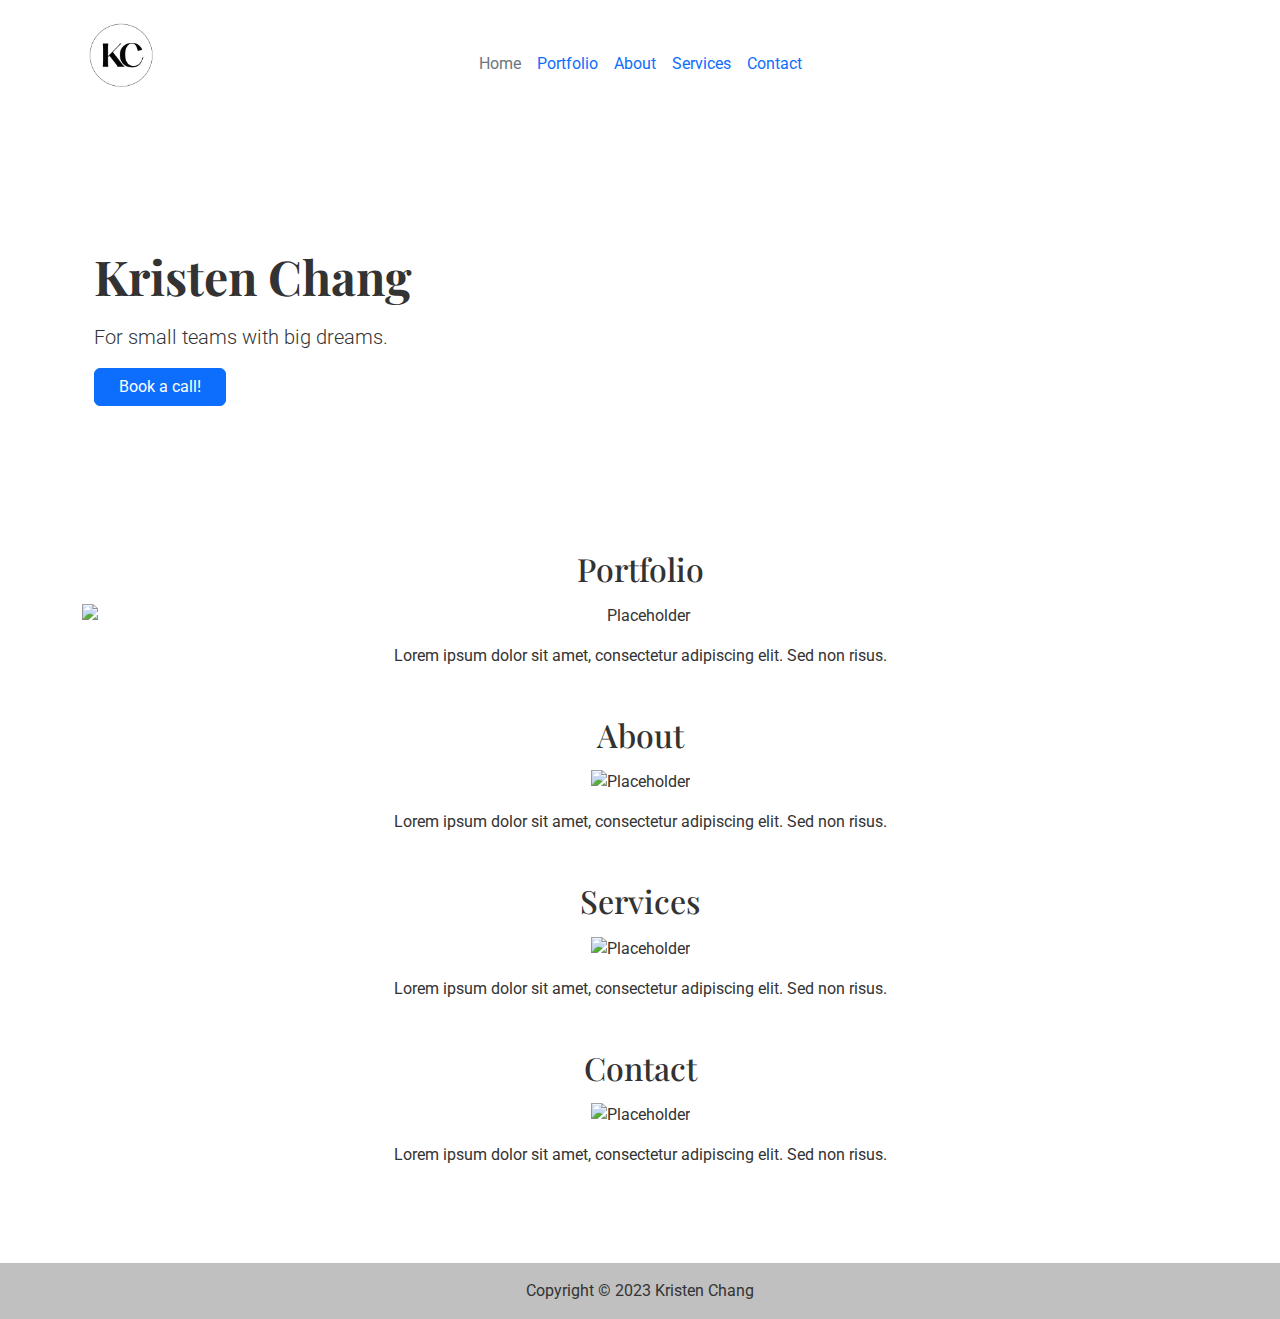
==== index.html @ 346dd0ef "add basic site" ====
<!DOCTYPE html>
<html lang="en">
<head>
    <meta charset="UTF-8">
    <meta name="viewport" content="width=device-width, initial-scale=1.0">
    <title>Kristen Chang</title>

    <!-- Bootstrap CSS -->
    <link href="https://stackpath.bootstrapcdn.com/bootstrap/5.0.0-alpha1/css/bootstrap.min.css" rel="stylesheet">

    <!-- Google Fonts -->
    <link rel="stylesheet" href="https://fonts.googleapis.com/css?family=Playfair+Display:400,700|Roboto:400,700&display=swap">

    <!-- Custom CSS -->
    <link rel="stylesheet" href="static/styles.css">
</head>
<body>
    <!-- <nav class="navbar navbar-expand-lg navbar-light bg-light">
        <div class="container d-flex justify-content-between">
            <a class="navbar-brand">
                <img src="static/img/kc-logo-clear.png" alt="Kristen Chang Logo" width="80" class="mb-3">
            </a>
            <button class="navbar-toggler" type="button" data-toggle="collapse" data-target="#navbarNav" aria-controls="navbarNav" aria-expanded="false" aria-label="Toggle navigation">
                <span class="navbar-toggler-icon"></span>
            </button>
            <div class="collapse navbar-collapse justify-content-center flex-grow-0" id="navbarNav">
                <ul class="navbar-nav">
                    <li class="nav-item">
                        <a class="nav-link" href="#portfolio">Portfolio</a>
                    </li>
                    <li class="nav-item">
                        <a class="nav-link" href="#about">About</a>
                    </li>
                    <li class="nav-item">
                        <a class="nav-link" href="#services">Services</a>
                    </li>
                    <li class="nav-item">
                        <a class="nav-link" href="#contact">Contact</a>
                    </li>
                </ul>
            </div>
        </div>
    </nav> -->

    <div class="container">
        <header class="d-flex flex-wrap align-items-center justify-content-center justify-content-md-between py-3 mb-4">
          <div class="col-md-3 mb-2 mb-md-0">
            <a href="/" class="d-inline-flex link-body-emphasis text-decoration-none">
              <img src="static/img/kc-logo-clear.png" alt="Kristen Chang Logo" width="80" class="mb-3">
            </a>
          </div>
    
          <ul class="nav col-12 col-md-auto mb-2 justify-content-center mb-md-0">
            <li><a href="#" class="nav-link px-2 link-secondary">Home</a></li>
            <li><a href="#portfolio" class="nav-link px-2">Portfolio</a></li>
            <li><a href="#about" class="nav-link px-2">About</a></li>
            <li><a href="#services" class="nav-link px-2">Services</a></li>
            <li><a href="#contact" class="nav-link px-2">Contact</a></li>
          </ul>
    
          <div class="col-md-3 text-end">
            </div>
        </header>
      </div>

       
  
    <div class="container col-xxl-8 px-4 py-5">
        <div class="row flex-lg-row-reverse align-items-center g-5 py-5">
            <div class="col-10 col-sm-8 col-lg-6">
                <img src="https://images.unsplash.com/photo-1530435460869-d13625c69bbf?crop=entropy&amp;cs=tinysrgb&amp;fit=crop&amp;fm=jpg&amp;ixid=MnwzNzg0fDB8MXxzZWFyY2h8MTB8fHdlYnNpdGV8ZW58MHwwfHx8MTYyMTQ0NjkyNg&amp;ixlib=rb-1.2.1&amp;q=80&amp;w=1080&amp;h=768" class="d-block mx-lg-auto img-fluid" alt="" loading="lazy">
            </div>
            <div class="col-lg-6">
                <div class="lc-block mb-3">
                    <div editable="rich">
                        <h2 class="fw-bold display-5">Kristen Chang</h2>
                    </div>
                </div>
    
                <div class="lc-block mb-3">
                    <div editable="rich">
                        <p class="lead">For small teams with big dreams.
                        </p>
                    </div>
                </div>
    
                <div class="lc-block d-grid gap-2 d-md-flex justify-content-md-start"><a class="btn btn-primary px-4 me-md-2" href="#" role="button">Book a call!</a>
                </div>
    
            </div>
        </div>
    </div> 

    <main class="container py-5">
        <section id="portfolio" class="mb-5 text-center">
            <h2 class="mb-3">Portfolio</h2>
            <img src="placeholder.jpg" alt="Placeholder" class="img-fluid mb-3 d-block mx-auto">
            <p>Lorem ipsum dolor sit amet, consectetur adipiscing elit. Sed non risus.</p>
        </section>

        <section id="about" class="mb-5 text-center">
            <h2 class="mb-3">About</h2>
            <img src="placeholder.jpg" alt="Placeholder" class="img-fluid mb-3">
            <p>Lorem ipsum dolor sit amet, consectetur adipiscing elit. Sed non risus.</p>
        </section>
        
        <section id="services" class="mb-5 text-center">
            <h2 class="mb-3">Services</h2>
            <img src="placeholder.jpg" alt="Placeholder" class="img-fluid mb-3">
            <p>Lorem ipsum dolor sit amet, consectetur adipiscing elit. Sed non risus.</p>
        </section>
        
        <section id="contact" class="mb-5 text-center">
            <h2 class="mb-3">Contact</h2>
            <img src="placeholder.jpg" alt="Placeholder" class="img-fluid mb-3">
            <p>Lorem ipsum dolor sit amet, consectetur adipiscing elit. Sed non risus.</p>
        </section>
        
        <!-- Repeat the above structure for other sections -->

    </main>

    <footer class="footer mt-auto py-3 text-center">
        <div class="container">
            <span>Copyright &copy; 2023 Kristen Chang</span>
        </div>
    </footer>

    <!-- Bootstrap JS -->
    <script src="https://stackpath.bootstrapcdn.com/bootstrap/5.0.0-alpha1/js/bootstrap.bundle.min.js"></script>
</body>
</html>
---- static/styles.css ----
body {
    font-family: 'Roboto', sans-serif;
    color: #333;
}

h1, h2, h3, h4, h5, h6 {
    font-family: 'Playfair Display', serif;
}

.bg-primary {
    background-color: #4169E1 !important;
}

.navbar-light .navbar-nav .nav-link {
    color: #4169E1;
}

.navbar-light .navbar-nav .nav-link:hover {
    color: #FFD700;
}

.footer {
    background-color: #C0C0C0;
}

/* Additional custom styling as per design requirements */
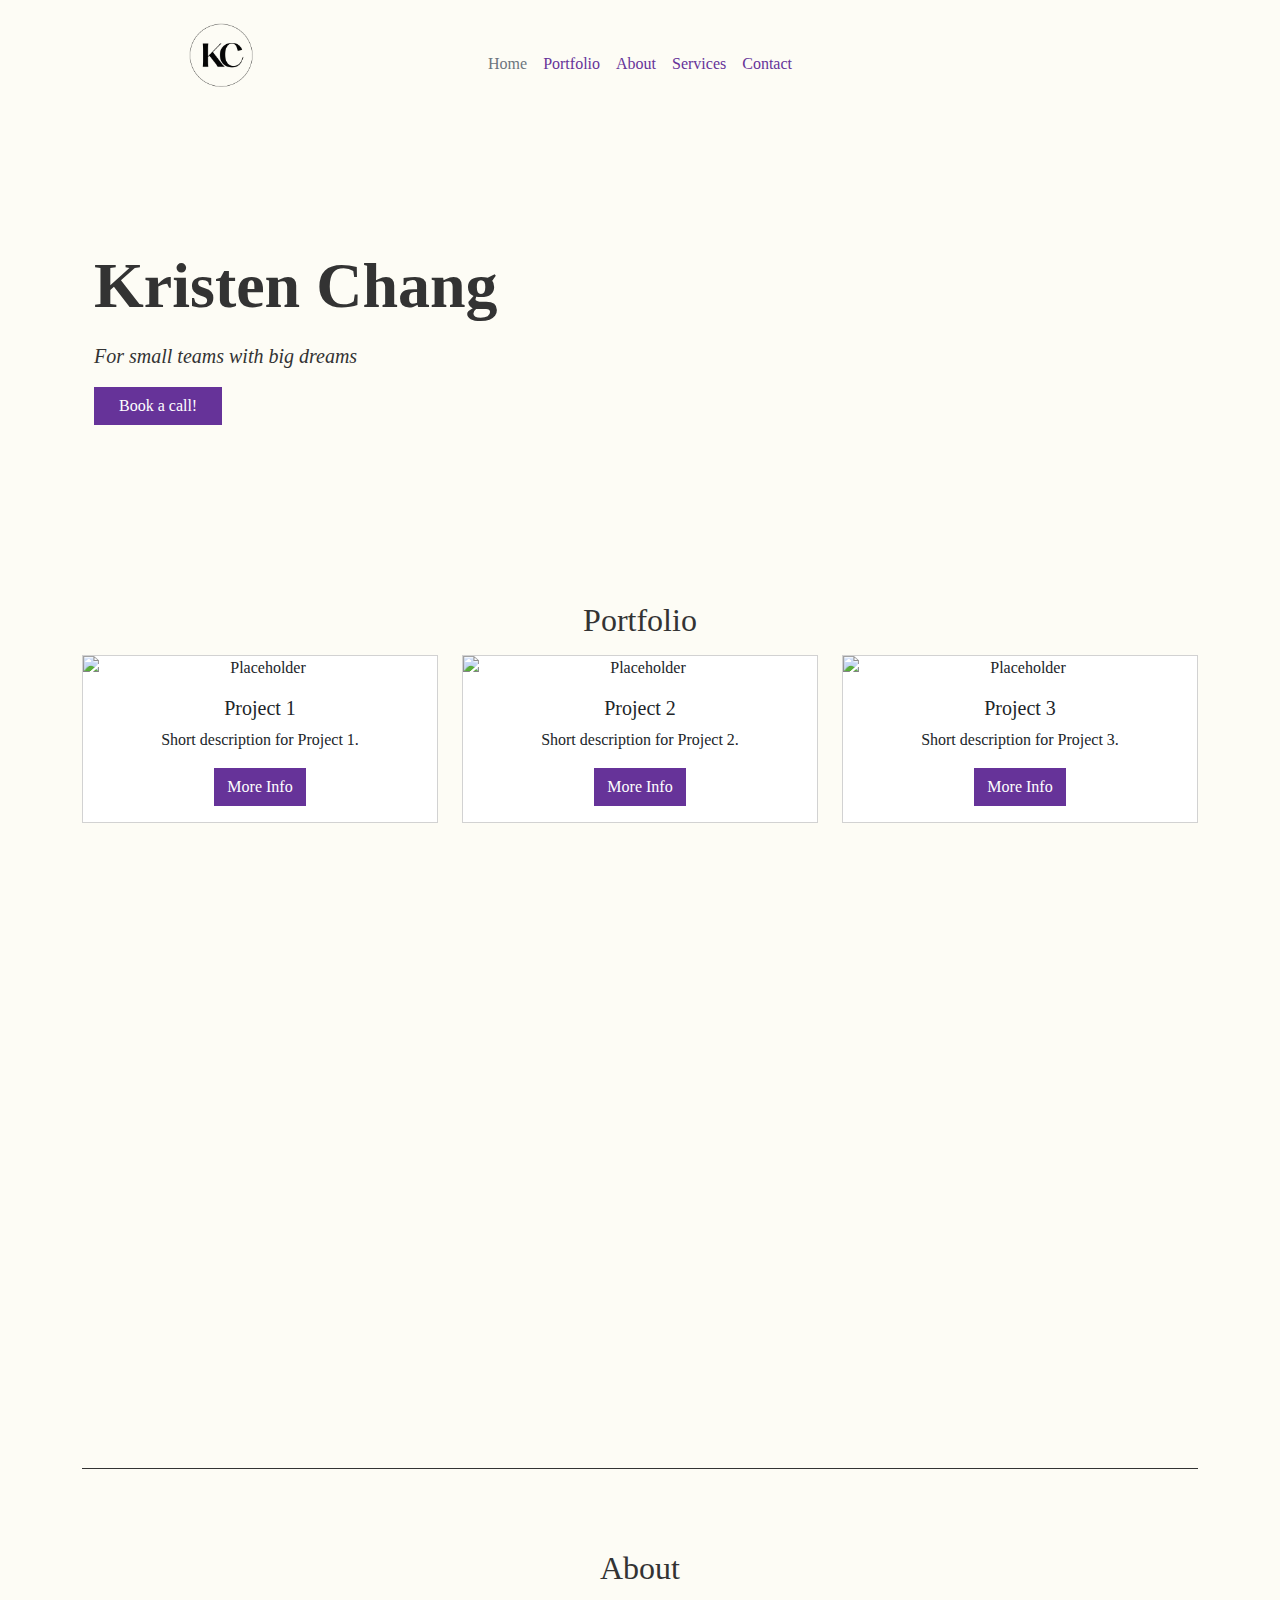
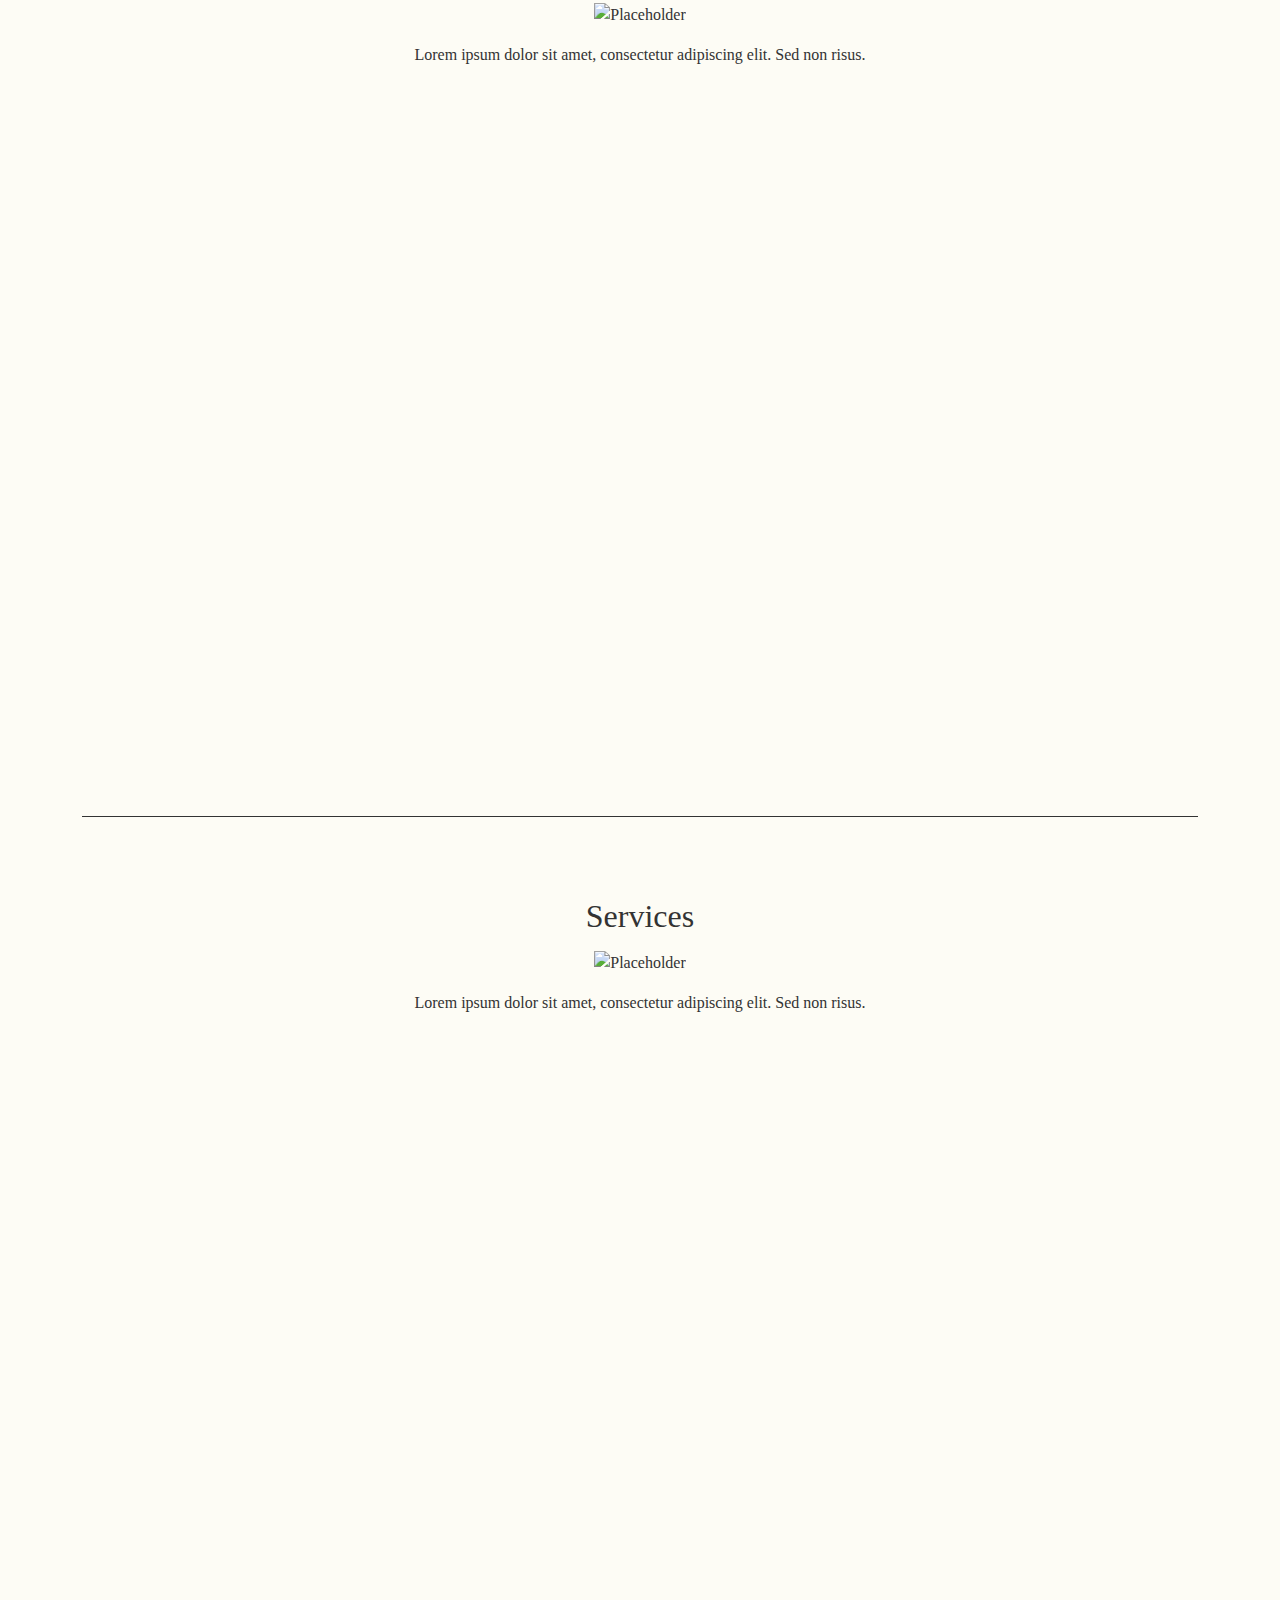
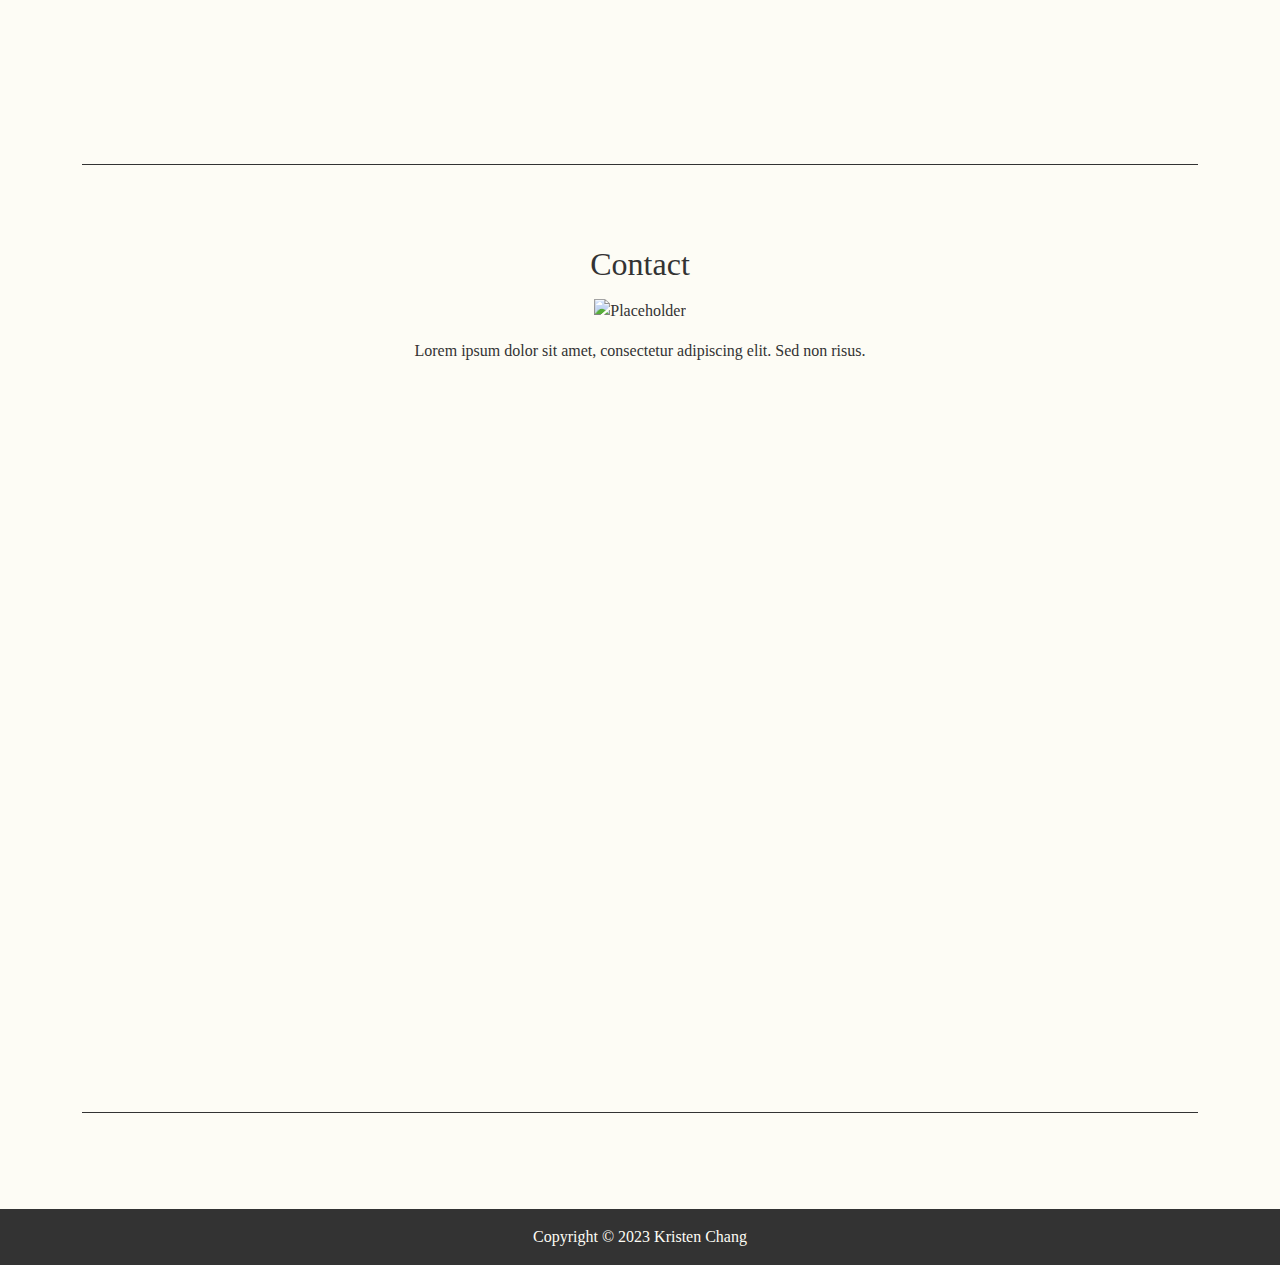
==== commit 814b46e1: "modify style" ====
--- a/index.html
+++ b/index.html
@@ -1,5 +1,6 @@
 <!DOCTYPE html>
 <html lang="en">
+
 <head>
     <meta charset="UTF-8">
     <meta name="viewport" content="width=device-width, initial-scale=1.0">
@@ -9,93 +10,168 @@
     <link href="https://stackpath.bootstrapcdn.com/bootstrap/5.0.0-alpha1/css/bootstrap.min.css" rel="stylesheet">
 
     <!-- Google Fonts -->
-    <link rel="stylesheet" href="https://fonts.googleapis.com/css?family=Playfair+Display:400,700|Roboto:400,700&display=swap">
+    <link rel="stylesheet"
+        href="https://fonts.googleapis.com/css?family=Playfair+Display:400,700|Roboto:400,700&display=swap">
 
     <!-- Custom CSS -->
     <link rel="stylesheet" href="static/styles.css">
+
+    <!-- Fontawesome -->
+    <link rel="stylesheet" href="https://cdnjs.cloudflare.com/ajax/libs/font-awesome/5.15.3/css/all.min.css">
 </head>
+
 <body>
-    <!-- <nav class="navbar navbar-expand-lg navbar-light bg-light">
-        <div class="container d-flex justify-content-between">
-            <a class="navbar-brand">
-                <img src="static/img/kc-logo-clear.png" alt="Kristen Chang Logo" width="80" class="mb-3">
-            </a>
-            <button class="navbar-toggler" type="button" data-toggle="collapse" data-target="#navbarNav" aria-controls="navbarNav" aria-expanded="false" aria-label="Toggle navigation">
-                <span class="navbar-toggler-icon"></span>
-            </button>
-            <div class="collapse navbar-collapse justify-content-center flex-grow-0" id="navbarNav">
-                <ul class="navbar-nav">
-                    <li class="nav-item">
-                        <a class="nav-link" href="#portfolio">Portfolio</a>
-                    </li>
-                    <li class="nav-item">
-                        <a class="nav-link" href="#about">About</a>
-                    </li>
-                    <li class="nav-item">
-                        <a class="nav-link" href="#services">Services</a>
-                    </li>
-                    <li class="nav-item">
-                        <a class="nav-link" href="#contact">Contact</a>
-                    </li>
-                </ul>
-            </div>
-        </div>
-    </nav> -->
-
     <div class="container">
         <header class="d-flex flex-wrap align-items-center justify-content-center justify-content-md-between py-3 mb-4">
-          <div class="col-md-3 mb-2 mb-md-0">
-            <a href="/" class="d-inline-flex link-body-emphasis text-decoration-none">
-              <img src="static/img/kc-logo-clear.png" alt="Kristen Chang Logo" width="80" class="mb-3">
-            </a>
-          </div>
-    
-          <ul class="nav col-12 col-md-auto mb-2 justify-content-center mb-md-0">
-            <li><a href="#" class="nav-link px-2 link-secondary">Home</a></li>
-            <li><a href="#portfolio" class="nav-link px-2">Portfolio</a></li>
-            <li><a href="#about" class="nav-link px-2">About</a></li>
-            <li><a href="#services" class="nav-link px-2">Services</a></li>
-            <li><a href="#contact" class="nav-link px-2">Contact</a></li>
-          </ul>
-    
-          <div class="col-md-3 text-end">
+            <div class="col-md-3 mb-2 mb-md-0">
+                <a href="/" class="d-inline-flex link-body-emphasis text-decoration-none">
+                    <img src="static/img/kc-logo-clear.png" alt="Kristen Chang Logo" width="80" class="mb-3">
+                </a>
+            </div>
+
+            <ul class="nav col-12 col-md-auto mb-2 justify-content-center mb-md-0" id="navigation">
+                <li><a href="#" class="nav-link px-2 link-secondary">Home</a></li>
+                <li><a href="#portfolio" class="nav-link px-2">Portfolio</a></li>
+                <li><a href="#about" class="nav-link px-2">About</a></li>
+                <li><a href="#services" class="nav-link px-2">Services</a></li>
+                <li><a href="#contact" class="nav-link px-2">Contact</a></li>
+            </ul>
+
+            <div class="col-md-3 text-end">
             </div>
         </header>
-      </div>
-
-       
-  
+    </div>
+
     <div class="container col-xxl-8 px-4 py-5">
         <div class="row flex-lg-row-reverse align-items-center g-5 py-5">
             <div class="col-10 col-sm-8 col-lg-6">
-                <img src="https://images.unsplash.com/photo-1530435460869-d13625c69bbf?crop=entropy&amp;cs=tinysrgb&amp;fit=crop&amp;fm=jpg&amp;ixid=MnwzNzg0fDB8MXxzZWFyY2h8MTB8fHdlYnNpdGV8ZW58MHwwfHx8MTYyMTQ0NjkyNg&amp;ixlib=rb-1.2.1&amp;q=80&amp;w=1080&amp;h=768" class="d-block mx-lg-auto img-fluid" alt="" loading="lazy">
+                <img src="https://images.unsplash.com/photo-1530435460869-d13625c69bbf?crop=entropy&amp;cs=tinysrgb&amp;fit=crop&amp;fm=jpg&amp;ixid=MnwzNzg0fDB8MXxzZWFyY2h8MTB8fHdlYnNpdGV8ZW58MHwwfHx8MTYyMTQ0NjkyNg&amp;ixlib=rb-1.2.1&amp;q=80&amp;w=1080&amp;h=768"
+                    class="d-block mx-lg-auto img-fluid" alt="" loading="lazy">
             </div>
             <div class="col-lg-6">
                 <div class="lc-block mb-3">
                     <div editable="rich">
-                        <h2 class="fw-bold display-5">Kristen Chang</h2>
-                    </div>
-                </div>
-    
+                        <h2 class="fw-bold display-3">Kristen Chang</h2>
+                    </div>
+                </div>
+
                 <div class="lc-block mb-3">
                     <div editable="rich">
-                        <p class="lead">For small teams with big dreams.
-                        </p>
-                    </div>
-                </div>
-    
-                <div class="lc-block d-grid gap-2 d-md-flex justify-content-md-start"><a class="btn btn-primary px-4 me-md-2" href="#" role="button">Book a call!</a>
-                </div>
-    
+                        <i>
+                            <p class="lead">For small teams with big dreams
+                            </p>
+                        </i>
+                    </div>
+                </div>
+
+                <div class="lc-block d-grid gap-2 d-md-flex justify-content-md-start"><a
+                        class="btn btn-primary px-4 me-md-2" href="#" role="button">Book a call!</a>
+                </div>
+
             </div>
         </div>
-    </div> 
+    </div>
 
     <main class="container py-5">
         <section id="portfolio" class="mb-5 text-center">
             <h2 class="mb-3">Portfolio</h2>
-            <img src="placeholder.jpg" alt="Placeholder" class="img-fluid mb-3 d-block mx-auto">
-            <p>Lorem ipsum dolor sit amet, consectetur adipiscing elit. Sed non risus.</p>
+            <div class="row">
+                <!-- Card 1 -->
+                <div class="col-lg-4 mb-4">
+                    <div class="card">
+                        <img src="placeholder.jpg" alt="Placeholder" class="card-img-top">
+                        <div class="card-body">
+                            <h5 class="card-title">Project 1</h5>
+                            <p class="card-text">Short description for Project 1.</p>
+                            <button type="button" class="btn btn-primary" data-toggle="modal" data-target="#modal1">More
+                                Info</button>
+                        </div>
+                    </div>
+                </div>
+
+                <!-- Modal 1 -->
+                <div class="modal fade" id="modal1" tabindex="-1" aria-labelledby="modal1Label" aria-hidden="true">
+                    <div class="modal-dialog modal-dialog-centered">
+                        <div class="modal-content">
+                            <div class="modal-header">
+                                <h5 class="modal-title" id="modal1Label">Project 1</h5>
+                                <button type="button" class="close" data-dismiss="modal" aria-label="Close">
+                                    <span aria-hidden="true">&times;</span>
+                                </button>
+                            </div>
+                            <div class="modal-body">
+                                <img src="placeholder.jpg" alt="Placeholder" class="img-fluid mb-3">
+                                Detailed information about Project 1.
+                            </div>
+                        </div>
+                    </div>
+                </div>
+
+
+                <!-- Card 2 -->
+                <div class="col-lg-4 mb-4">
+                    <div class="card">
+                        <img src="placeholder.jpg" alt="Placeholder" class="card-img-top">
+                        <div class="card-body">
+                            <h5 class="card-title">Project 2</h5>
+                            <p class="card-text">Short description for Project 2.</p>
+                            <button type="button" class="btn btn-primary" data-toggle="modal" data-target="#modal2">More
+                                Info</button>
+                        </div>
+                    </div>
+                </div>
+
+                <!-- Modal 2 -->
+                <div class="modal fade" id="modal2" tabindex="-1" aria-labelledby="modal2Label" aria-hidden="true">
+                    <div class="modal-dialog modal-dialog-centered">
+                        <div class="modal-content">
+                            <div class="modal-header">
+                                <h5 class="modal-title" id="modal1Label">Project 2</h5>
+                                <button type="button" class="close" data-dismiss="modal" aria-label="Close">
+                                    <span aria-hidden="true">&times;</span>
+                                </button>
+                            </div>
+                            <div class="modal-body">
+                                <img src="placeholder.jpg" alt="Placeholder" class="img-fluid mb-3">
+                                Detailed information about Project 2.
+                            </div>
+                        </div>
+                    </div>
+                </div>
+
+                <!-- Card 3 -->
+                <div class="col-lg-4 mb-4">
+                    <div class="card">
+                        <img src="placeholder.jpg" alt="Placeholder" class="card-img-top">
+                        <div class="card-body">
+                            <h5 class="card-title">Project 3</h5>
+                            <p class="card-text">Short description for Project 3.</p>
+                            <button type="button" class="btn btn-primary" data-toggle="modal" data-target="#modal3">More
+                                Info</button>
+                        </div>
+                    </div>
+                </div>
+
+                <!-- Modal 3 -->
+                <div class="modal fade" id="modal3" tabindex="-1" aria-labelledby="modal3Label" aria-hidden="true">
+                    <div class="modal-dialog modal-dialog-centered">
+                        <div class="modal-content">
+                            <div class="modal-header">
+                                <h5 class="modal-title" id="modal3Label">Project 3</h5>
+                                <button type="button" class="close" data-dismiss="modal" aria-label="Close">
+                                    <span aria-hidden="true">&times;</span>
+                                </button>
+                            </div>
+                            <div class="modal-body">
+                                <img src="placeholder.jpg" alt="Placeholder" class="img-fluid mb-3">
+                                Detailed information about Project 3.
+                            </div>
+                        </div>
+                    </div>
+                </div>
+
+            </div>
+
         </section>
 
         <section id="about" class="mb-5 text-center">
@@ -103,19 +179,19 @@
             <img src="placeholder.jpg" alt="Placeholder" class="img-fluid mb-3">
             <p>Lorem ipsum dolor sit amet, consectetur adipiscing elit. Sed non risus.</p>
         </section>
-        
+
         <section id="services" class="mb-5 text-center">
             <h2 class="mb-3">Services</h2>
             <img src="placeholder.jpg" alt="Placeholder" class="img-fluid mb-3">
             <p>Lorem ipsum dolor sit amet, consectetur adipiscing elit. Sed non risus.</p>
         </section>
-        
+
         <section id="contact" class="mb-5 text-center">
             <h2 class="mb-3">Contact</h2>
             <img src="placeholder.jpg" alt="Placeholder" class="img-fluid mb-3">
             <p>Lorem ipsum dolor sit amet, consectetur adipiscing elit. Sed non risus.</p>
         </section>
-        
+
         <!-- Repeat the above structure for other sections -->
 
     </main>
@@ -126,7 +202,47 @@
         </div>
     </footer>
 
+    <a href="#" class="back-to-top">
+        <i class="fas fa-arrow-up"></i>
+    </a>
+      
+
     <!-- Bootstrap JS -->
     <script src="https://stackpath.bootstrapcdn.com/bootstrap/5.0.0-alpha1/js/bootstrap.bundle.min.js"></script>
+
+    <script src="https://ajax.googleapis.com/ajax/libs/jquery/3.5.1/jquery.min.js"></script>
+    <script>
+    $(document).ready(function(){
+        $('#navigation a').on('click', function(event) {
+            if (this.hash !== "") {
+                event.preventDefault();
+
+                var hash = this.hash;
+
+                $('html, body').animate({
+                    scrollTop: $(hash).offset().top
+                }, 50, function(){
+                    window.location.hash = hash;
+                });
+            }
+        });
+    });
+
+    $('.back-to-top').on('click', function(e) {
+        e.preventDefault();
+        $('html, body').animate({scrollTop:0}, '300');
+    });
+
+    $(window).scroll(function() {
+        if ($(this).scrollTop() > 200) {
+            $('.back-to-top').fadeIn();
+        } else {
+            $('.back-to-top').fadeOut();
+        }
+    });
+    </script>
+
+
 </body>
-</html>
+
+</html>--- a/static/styles.css
+++ b/static/styles.css
@@ -1,26 +1,122 @@
+/* Body & global styles */
 body {
-    font-family: 'Roboto', sans-serif;
+    font-family: 'Georgia', serif;
+    color: #333;
+    background-color: #fdfcf5;
+
+    scroll-snap-type: y proximity;
+    overflow-y: scroll;
+}
+
+/* Navigation */
+.navbar {
+    background-color: #333;
+    box-shadow: none;
+}
+
+.nav-link {
+    color: #663399;
+    border-radius: 0; /* Remove rounded corners */
+}
+
+.nav-link:hover {
+    color: #4b287f;
+}
+
+/* Header */
+header {
+    text-align: center;
+    padding: 5em 0;
+    background-color: #fdfcf5;
     color: #333;
 }
 
-h1, h2, h3, h4, h5, h6 {
-    font-family: 'Playfair Display', serif;
+/* Sections */
+section {
+    padding: 2rem 0;
+    border-bottom: 1px solid #333;
+
+    min-height: 100vh;
+    scroll-snap-align: start;
 }
 
-.bg-primary {
-    background-color: #4169E1 !important;
+section h2 {
+    color: #333;
 }
 
-.navbar-light .navbar-nav .nav-link {
-    color: #4169E1;
+/* Cards */
+.card {
+    border-radius: 0; /* Remove rounded corners */
 }
 
-.navbar-light .navbar-nav .nav-link:hover {
-    color: #FFD700;
+.card img {
+    border-radius: 0; /* Remove rounded corners */
 }
 
-.footer {
-    background-color: #C0C0C0;
+/* Button */
+.btn-primary {
+    background-color: #663399;
+    border-color: #663399;
+    border-radius: 0; /* Remove rounded corners */
 }
 
-/* Additional custom styling as per design requirements */
+.btn-primary:hover {
+    background-color: #4b287f;
+    border-color: #4b287f;
+}
+
+.btn-primary:focus, .btn-primary:active {
+    background-color: #512888;
+    border-color: #512888;
+    box-shadow: 0 0 0 0.25rem rgba(81, 40, 136, 0.5);
+}
+
+
+/* Footer */
+.footer {
+    background-color: #333;
+    color: #fdfcf5;
+}
+
+/* Modals */
+.modal-content {
+    background-color: #fdfcf5;
+    color: #333;
+    border-radius: 0; /* Remove rounded corners */
+}
+
+.modal-header {
+    border-bottom: 1px solid #333;
+}
+
+.modal-footer {
+    border-top: 1px solid #333;
+}
+
+.modal-footer .btn {
+    border-radius: 0; /* Remove rounded corners */
+}
+
+.btn-close {
+    color: #333;
+}
+
+.btn-close:hover {
+    color: #663399;
+}
+
+/* Show the back-to-top link when scrolled down 200px from the top of the page */
+.back-to-top {
+    position: fixed;
+    bottom: 20px;
+    right: 20px;
+    display: none;
+    border: none;
+    outline: none;
+    background-color: #523A5C;
+    color: white;
+    cursor: pointer;
+    padding: 15px;
+    border-radius: 0px;
+    font-size: 24px; /* Size of the arrow */
+}
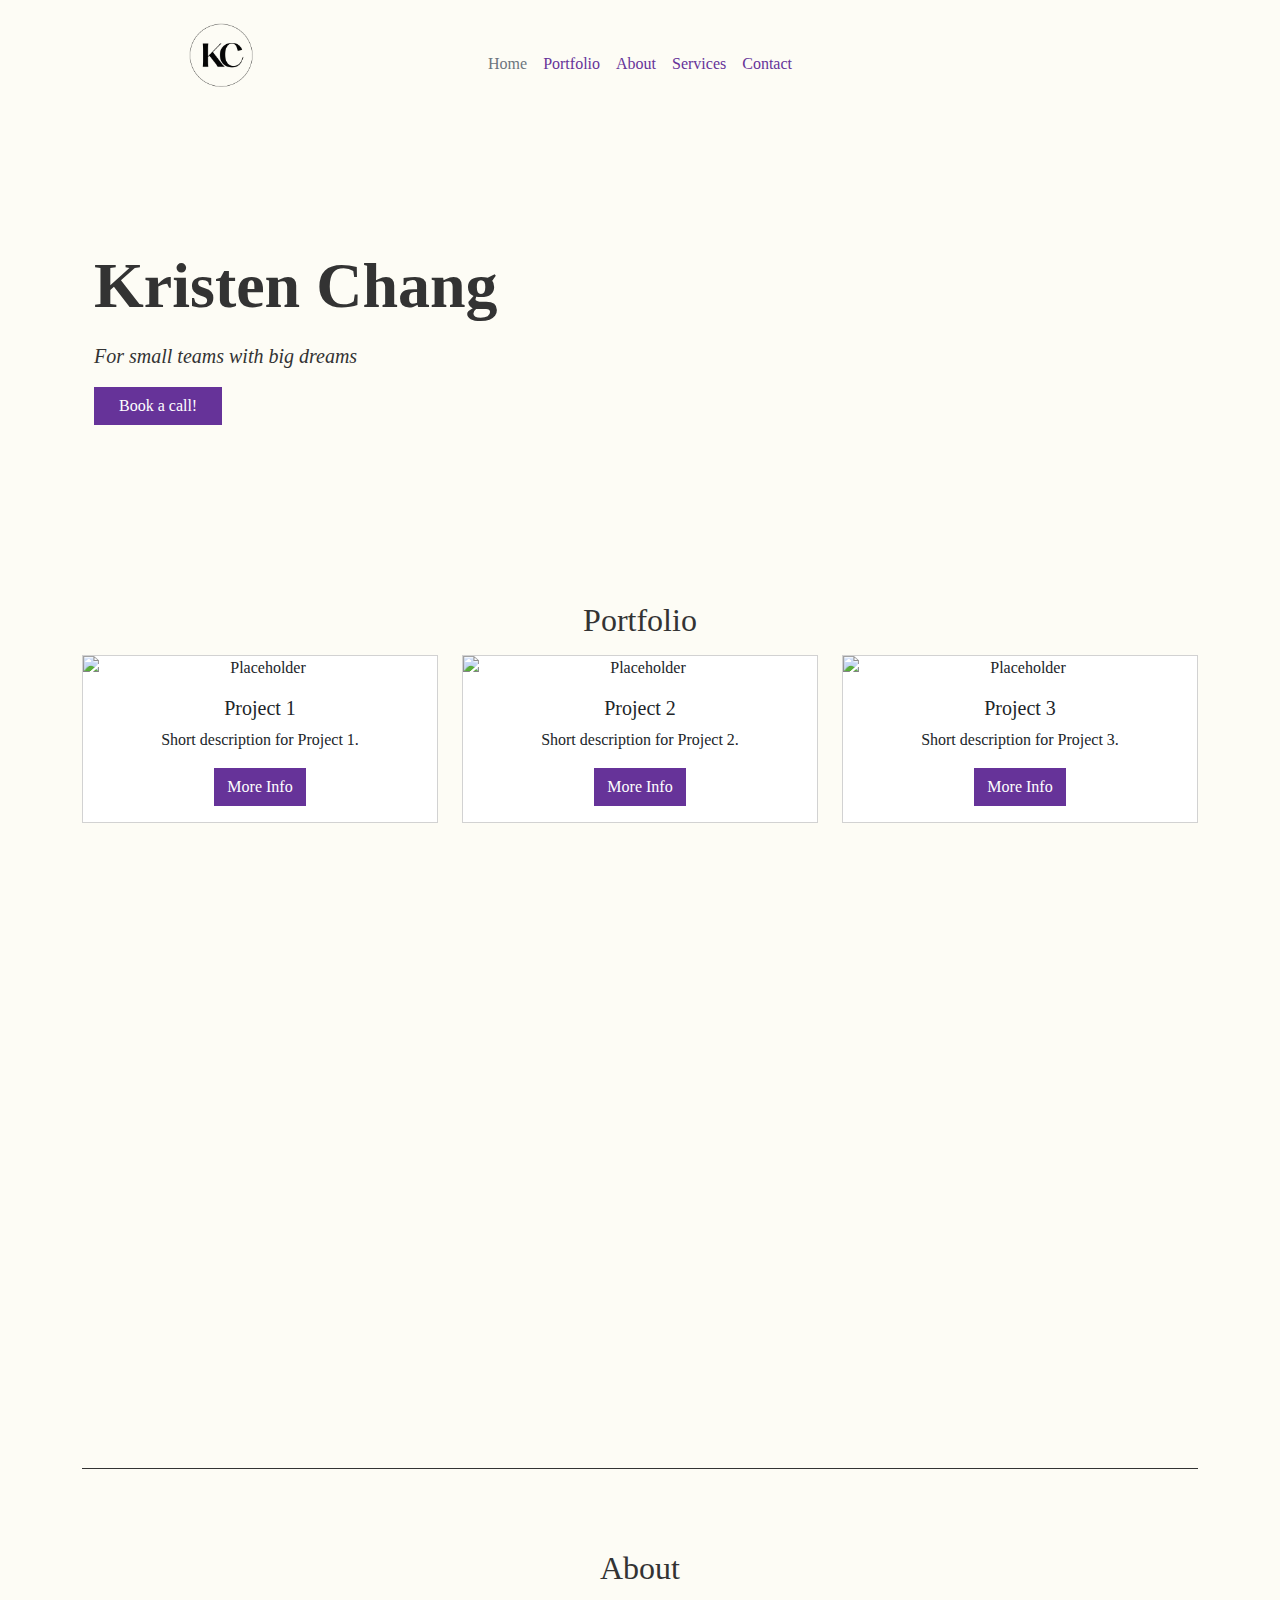
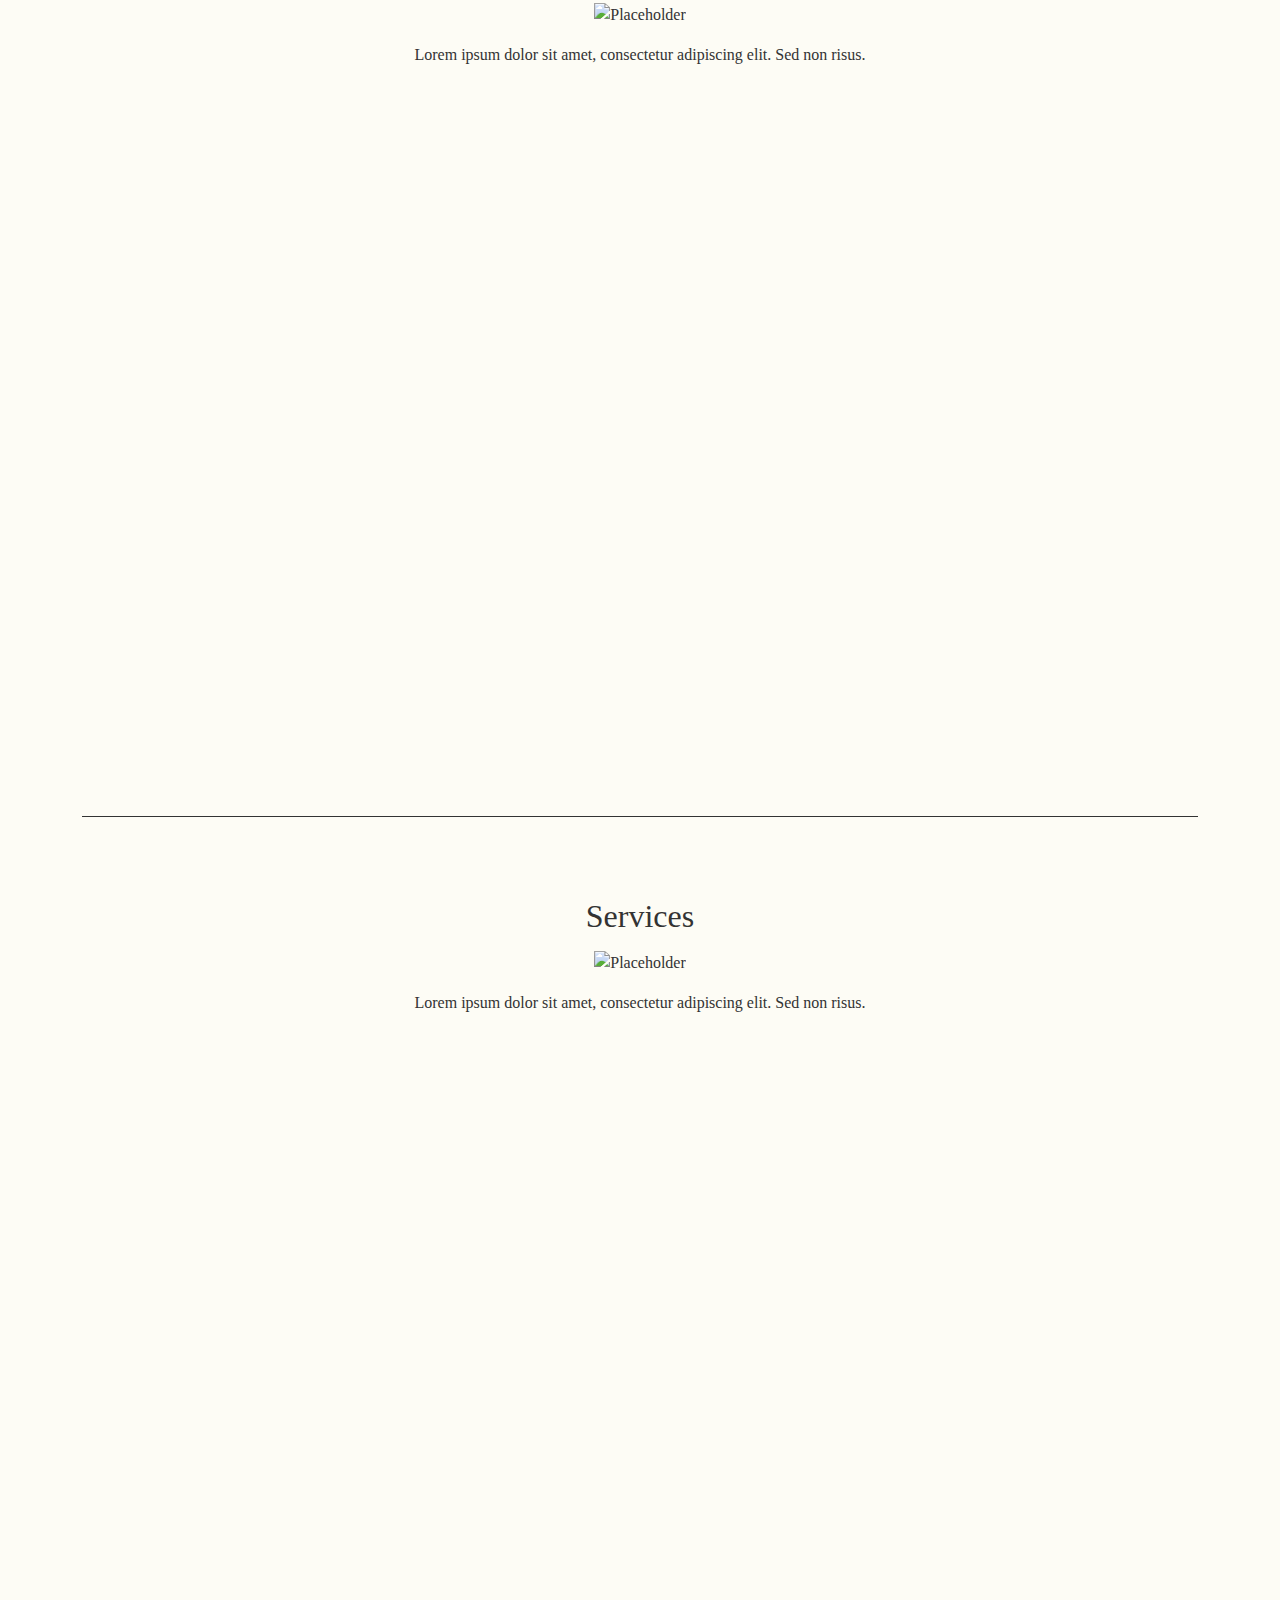
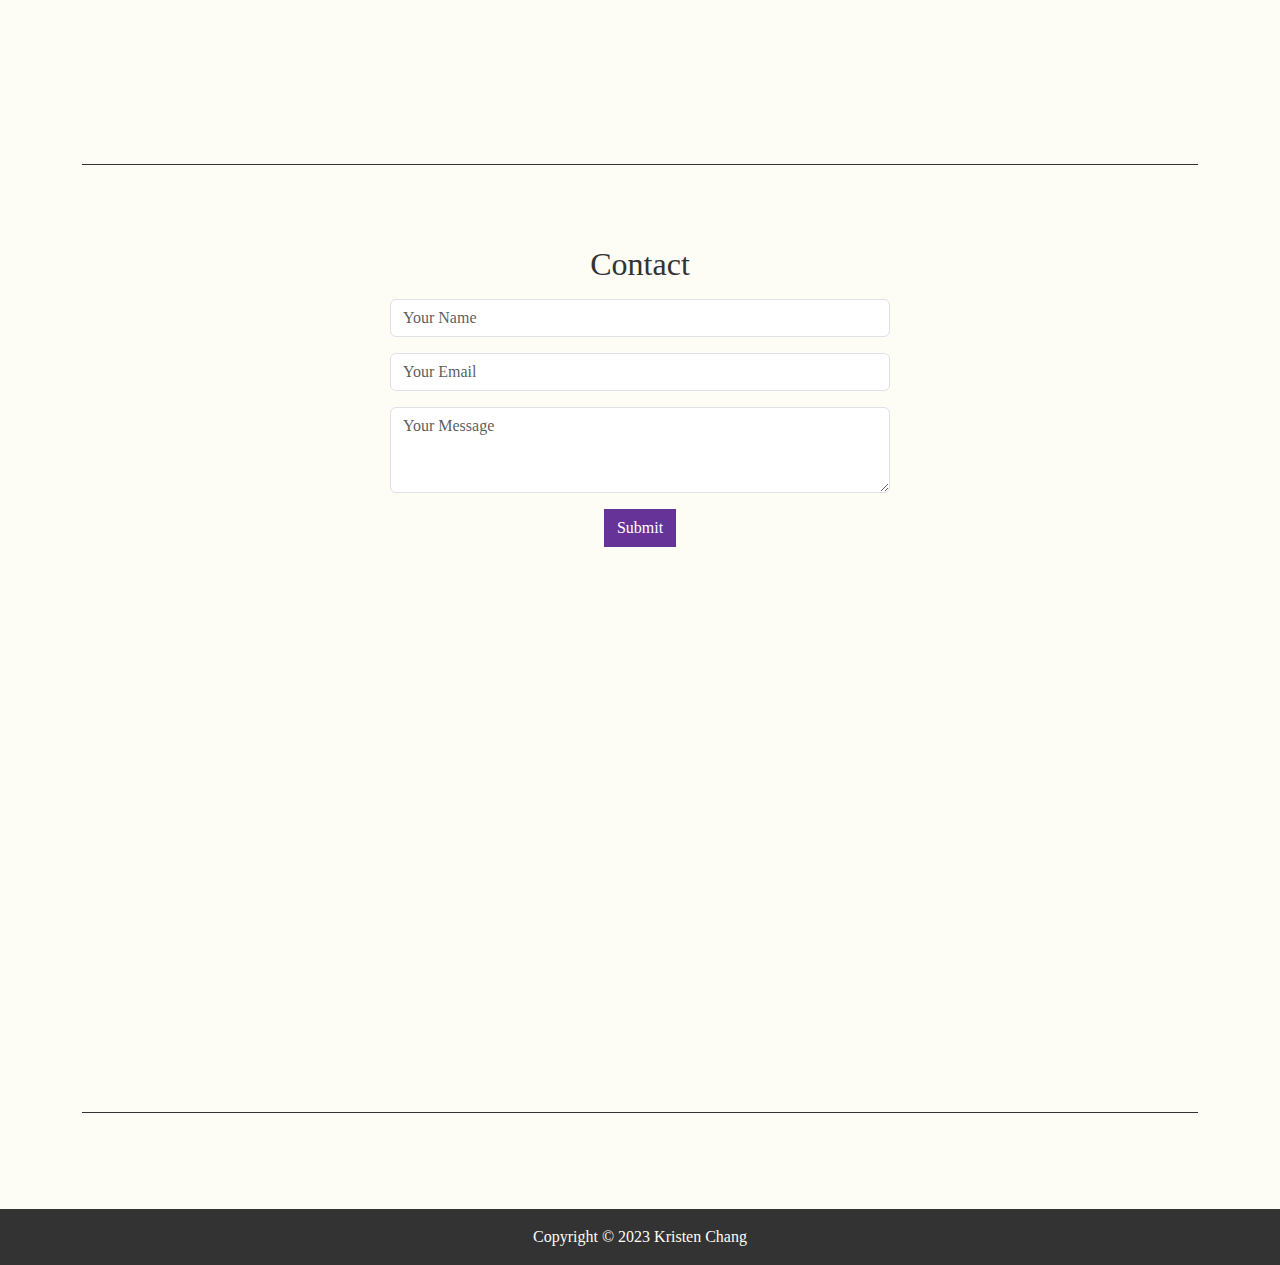
==== commit 37d5122f: "update form" ====
--- a/index.html
+++ b/index.html
@@ -188,8 +188,19 @@
 
         <section id="contact" class="mb-5 text-center">
             <h2 class="mb-3">Contact</h2>
-            <img src="placeholder.jpg" alt="Placeholder" class="img-fluid mb-3">
-            <p>Lorem ipsum dolor sit amet, consectetur adipiscing elit. Sed non risus.</p>
+
+            <form action="https://formspree.io/xzbqnoen" method="POST" class="contact-form mx-auto">
+                <div class="form-group">
+                    <input type="text" class="form-control" name="name" placeholder="Your Name" required>
+                </div>
+                <div class="form-group mt-3">
+                    <input type="email" class="form-control" name="email" placeholder="Your Email" required>
+                </div>
+                <div class="form-group mt-3">
+                    <textarea class="form-control" name="message" rows="3" placeholder="Your Message" required></textarea>
+                </div>
+                <button type="submit" class="btn btn-primary mt-3">Submit</button>
+            </form>
         </section>
 
         <!-- Repeat the above structure for other sections -->
@@ -221,7 +232,7 @@
 
                 $('html, body').animate({
                     scrollTop: $(hash).offset().top
-                }, 50, function(){
+                }, 800, function(){
                     window.location.hash = hash;
                 });
             }
--- a/static/styles.css
+++ b/static/styles.css
@@ -120,3 +120,8 @@
     border-radius: 0px;
     font-size: 24px; /* Size of the arrow */
 }
+
+.contact-form {
+    max-width: 500px;  /* Adjust as needed */
+}
+
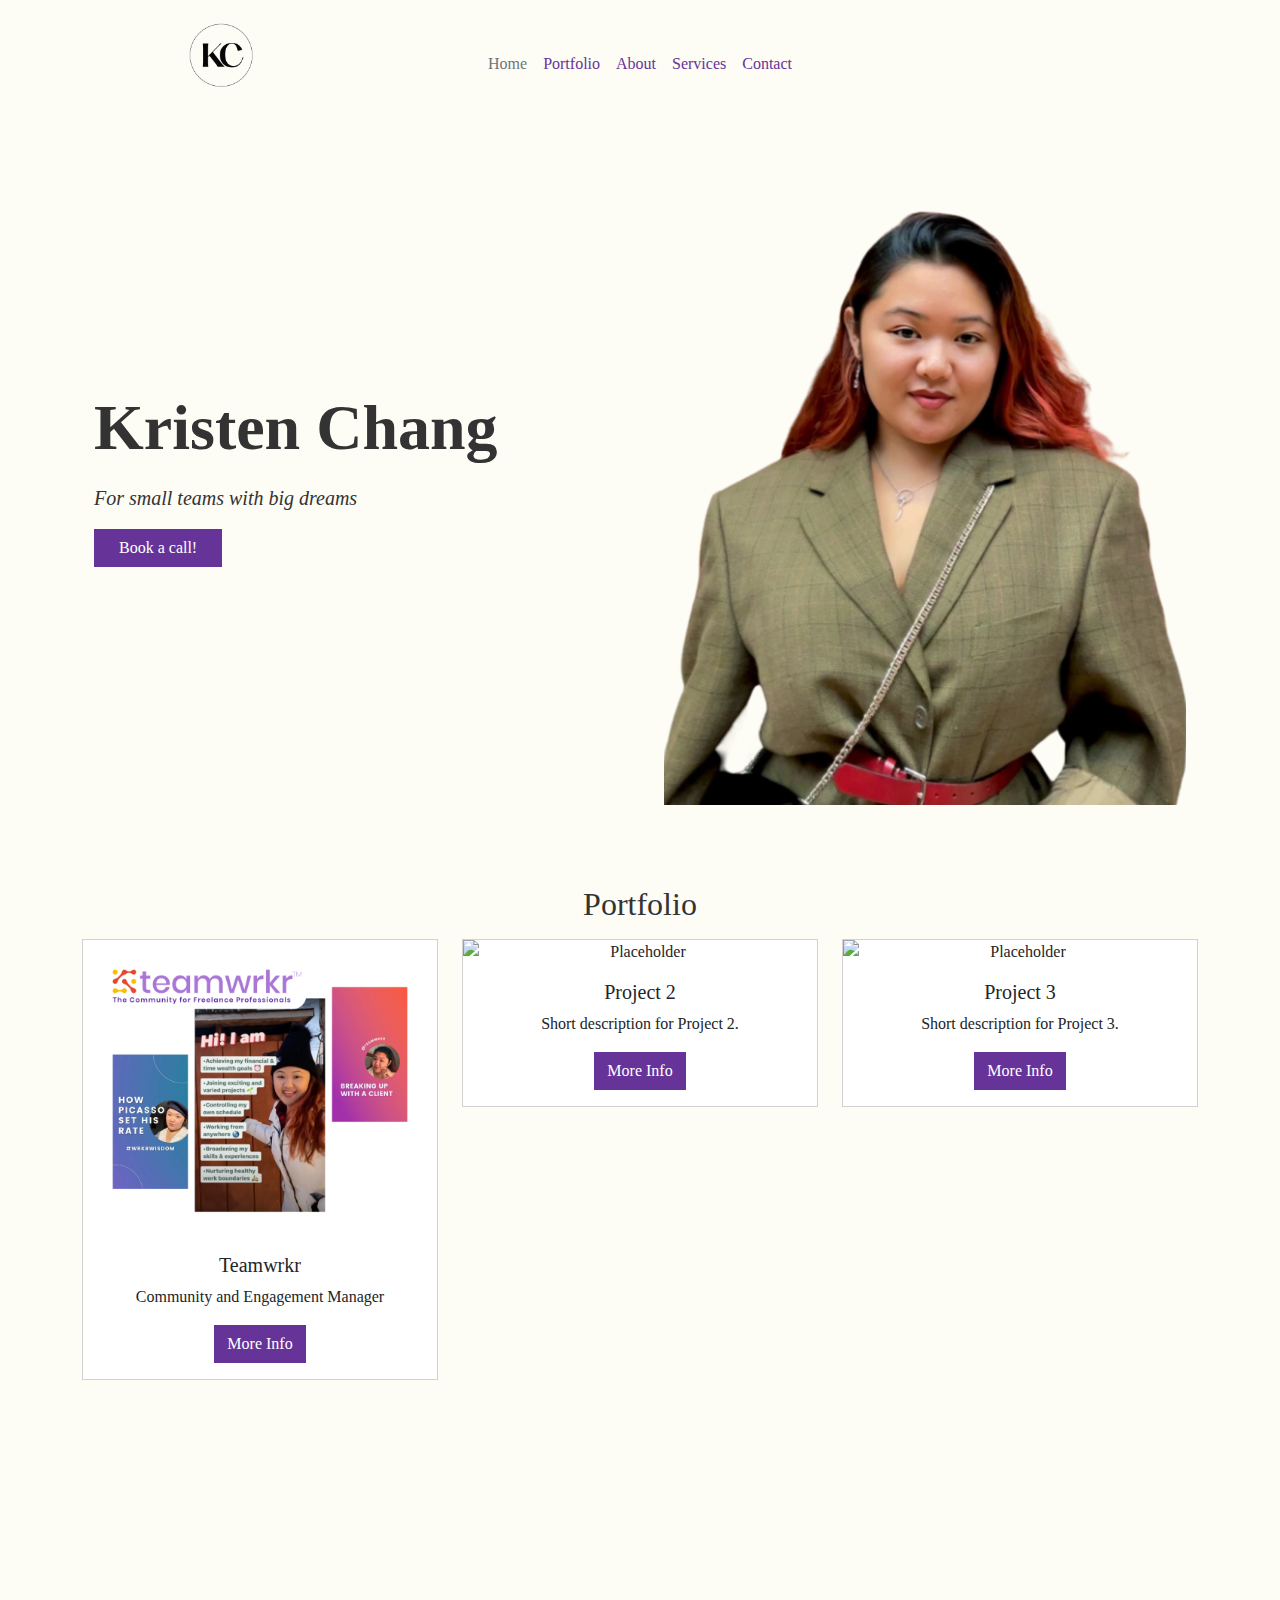
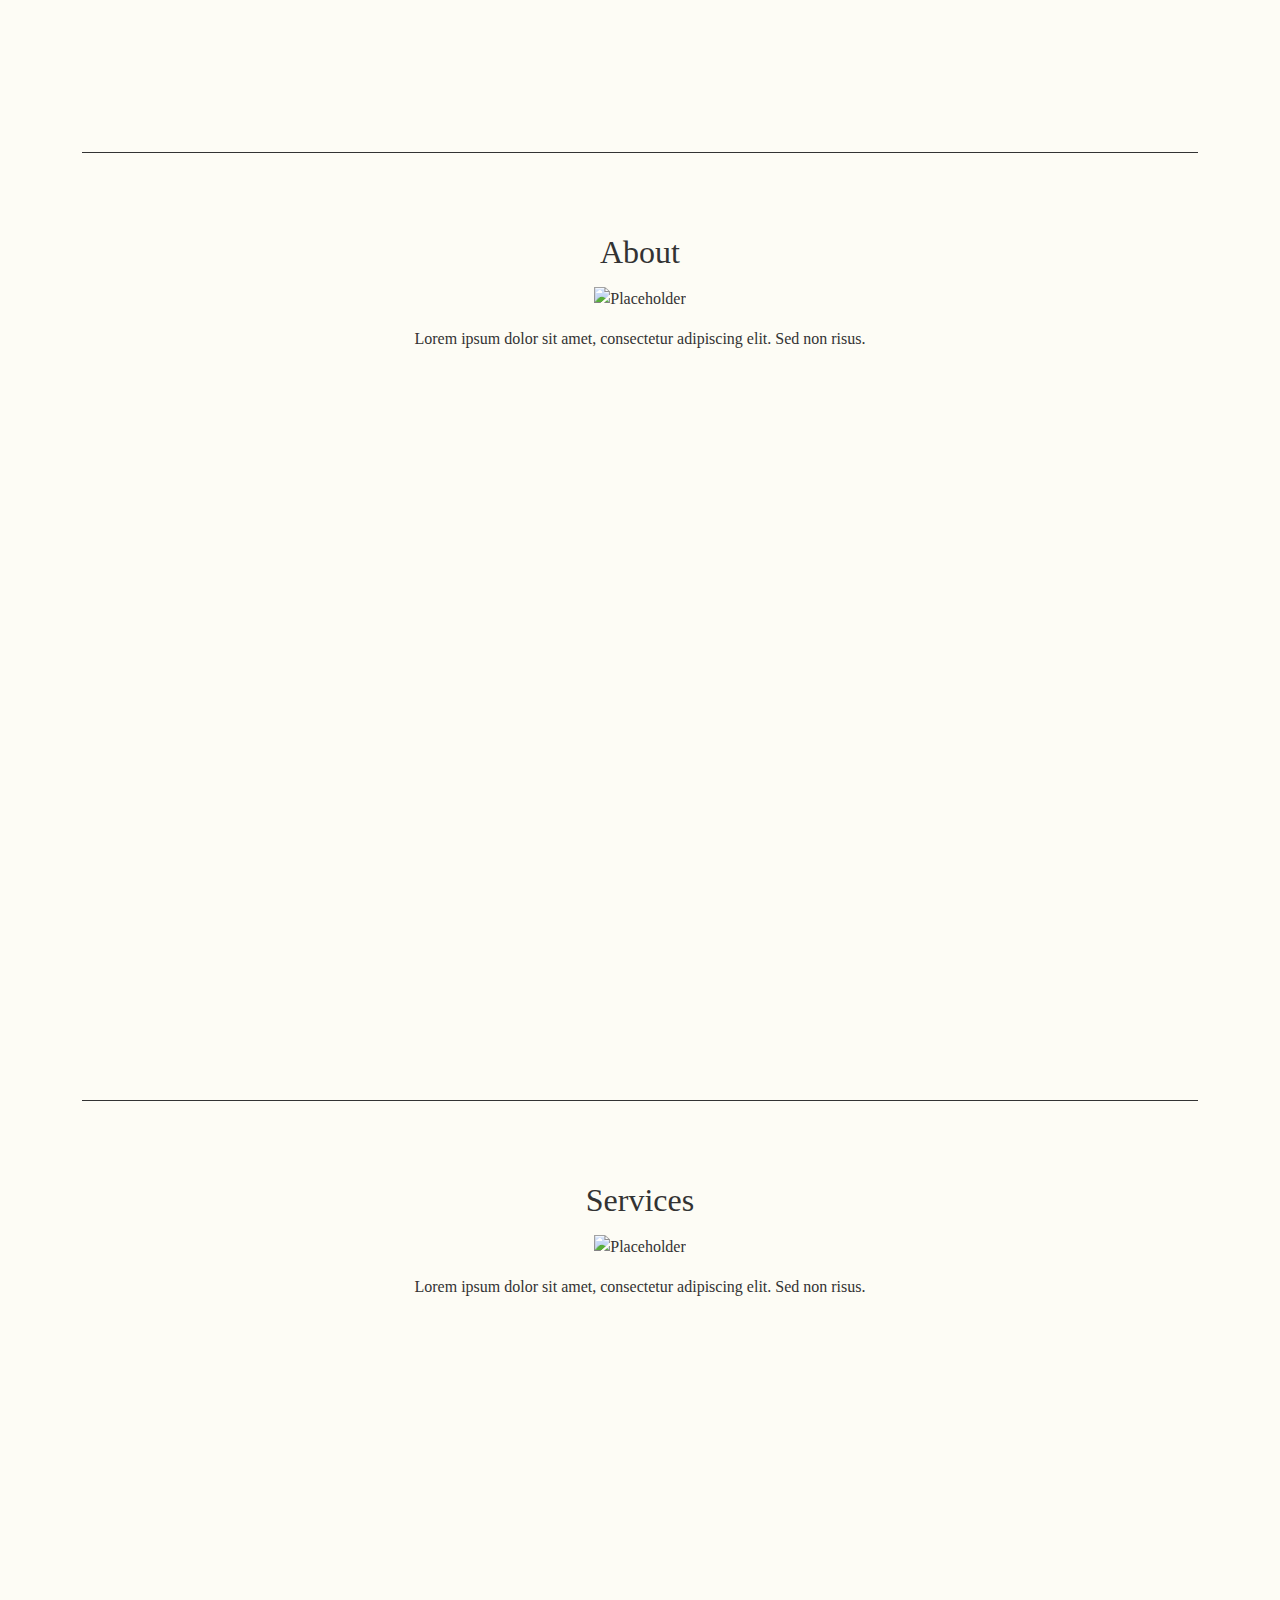
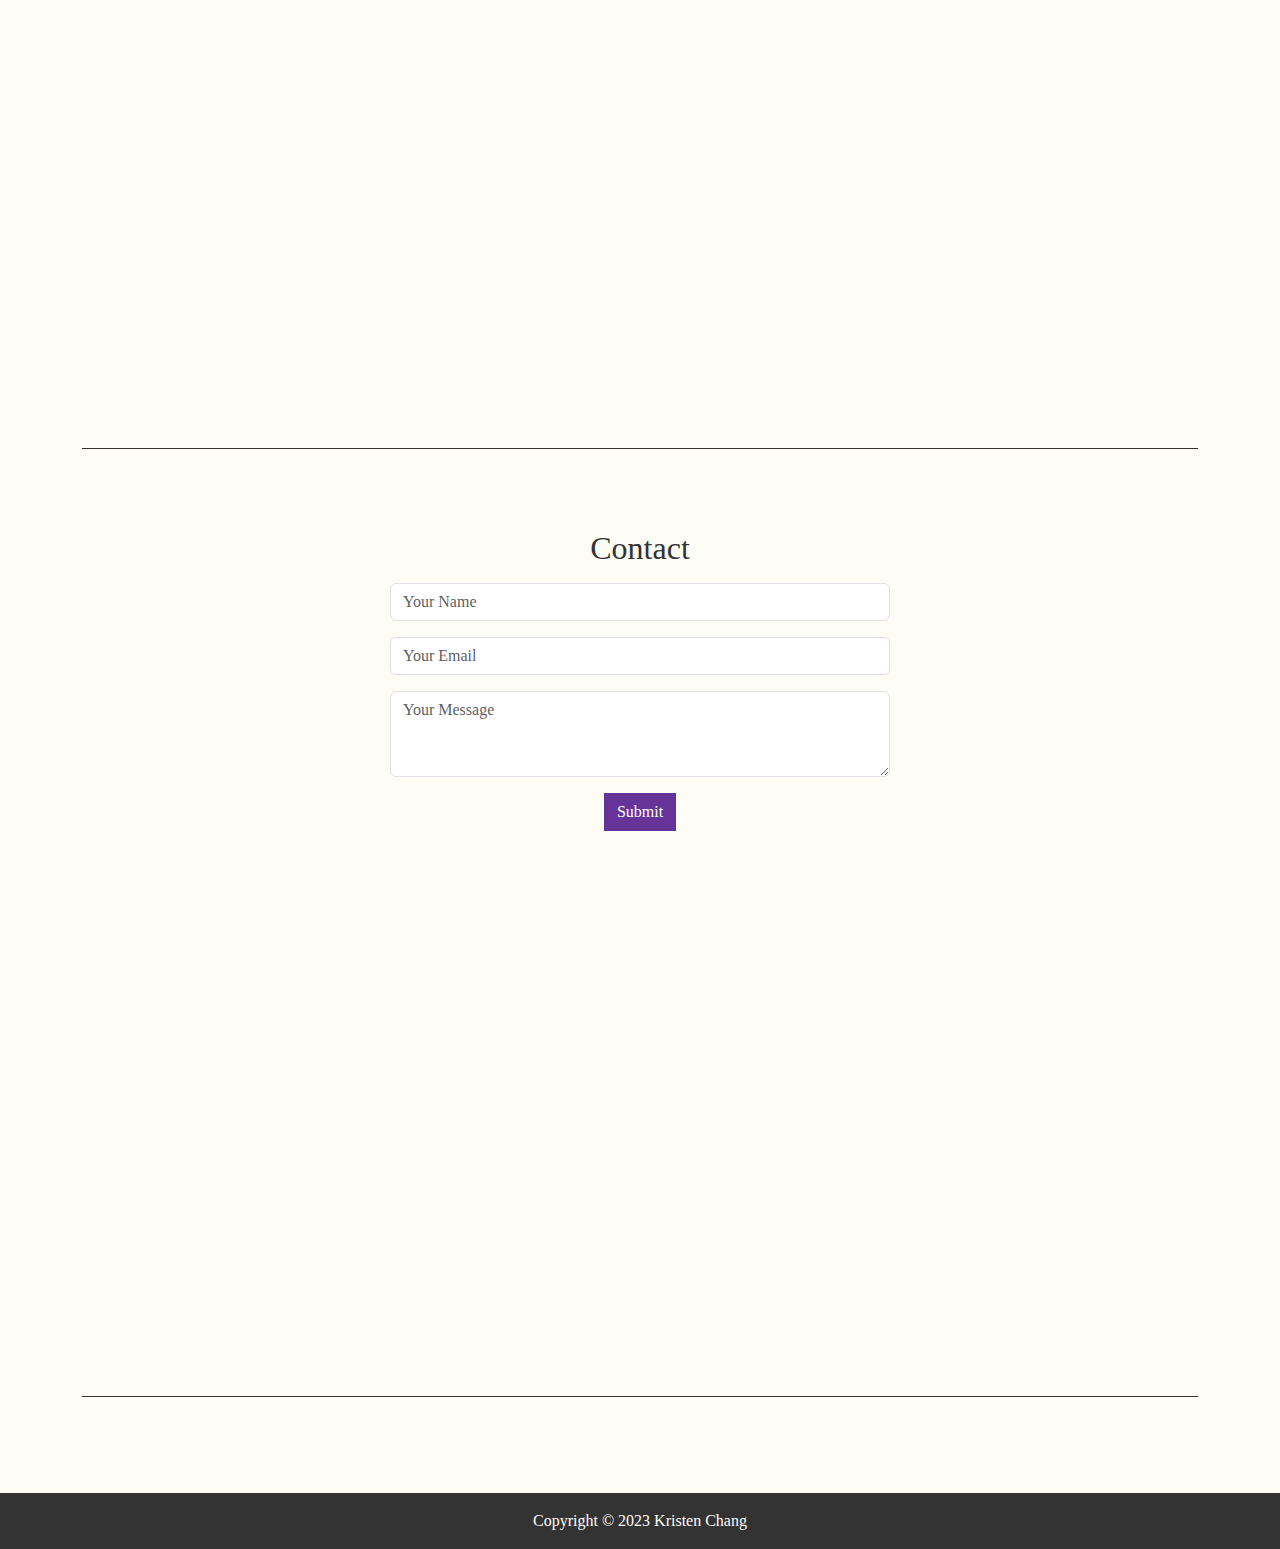
==== commit f05fa33b: "upload more images" ====
--- a/index.html
+++ b/index.html
@@ -42,10 +42,10 @@
         </header>
     </div>
 
-    <div class="container col-xxl-8 px-4 py-5">
-        <div class="row flex-lg-row-reverse align-items-center g-5 py-5">
+    <div class="container col-xxl-8 px-4 py-0">
+        <div class="row flex-lg-row-reverse align-items-center g-5 py-0">
             <div class="col-10 col-sm-8 col-lg-6">
-                <img src="https://images.unsplash.com/photo-1530435460869-d13625c69bbf?crop=entropy&amp;cs=tinysrgb&amp;fit=crop&amp;fm=jpg&amp;ixid=MnwzNzg0fDB8MXxzZWFyY2h8MTB8fHdlYnNpdGV8ZW58MHwwfHx8MTYyMTQ0NjkyNg&amp;ixlib=rb-1.2.1&amp;q=80&amp;w=1080&amp;h=768"
+                <img src="static/img/kristen-outline.png"
                     class="d-block mx-lg-auto img-fluid" alt="" loading="lazy">
             </div>
             <div class="col-lg-6">
@@ -79,10 +79,10 @@
                 <!-- Card 1 -->
                 <div class="col-lg-4 mb-4">
                     <div class="card">
-                        <img src="placeholder.jpg" alt="Placeholder" class="card-img-top">
+                        <img src="static/img/teamwrkr.png" alt="teamwrkr" class="card-img-top">
                         <div class="card-body">
-                            <h5 class="card-title">Project 1</h5>
-                            <p class="card-text">Short description for Project 1.</p>
+                            <h5 class="card-title">Teamwrkr</h5>
+                            <p class="card-text">Community and Engagement Manager</p>
                             <button type="button" class="btn btn-primary" data-toggle="modal" data-target="#modal1">More
                                 Info</button>
                         </div>
@@ -94,14 +94,30 @@
                     <div class="modal-dialog modal-dialog-centered">
                         <div class="modal-content">
                             <div class="modal-header">
-                                <h5 class="modal-title" id="modal1Label">Project 1</h5>
+                                <h5 class="modal-title" id="modal1Label">Teamwrkr</h5>
                                 <button type="button" class="close" data-dismiss="modal" aria-label="Close">
                                     <span aria-hidden="true">&times;</span>
                                 </button>
                             </div>
                             <div class="modal-body">
-                                <img src="placeholder.jpg" alt="Placeholder" class="img-fluid mb-3">
-                                Detailed information about Project 1.
+                                <img src="static/img/teamwrkr.png" alt="teamwrkr" class="img-fluid mb-3">
+                                <ul>
+                                    <li>
+                                        Design engagement strategy to motivate members to share opportunities, catalyze 30+ member-led workshops annually, host bi-weekly networking sessions, maintain ~23% weekly engagement rate across 19 time zones
+                                    </li>
+                                    <li>
+                                        Write weekly wrap-up, edit newsletter, and source materials and opportunities to achieve 33% open rate 
+                                    </li>
+                                    <li>
+                                        Lead increase of Instagram audience by 444% in 6 months
+                                    </li>
+                                    <li>
+                                        Facilitate reach increase by 74.5% through video content
+                                    </li>
+                                    <li>
+                                        Develop buyer personas to inform app development
+                                    </li>
+                                </ul>
                             </div>
                         </div>
                     </div>
--- a/static/styles.css
+++ b/static/styles.css
@@ -58,11 +58,14 @@
     background-color: #663399;
     border-color: #663399;
     border-radius: 0; /* Remove rounded corners */
+    transition: all 0.3s ease-in-out; /* Smooth transition effect */
 }
 
 .btn-primary:hover {
-    background-color: #4b287f;
-    border-color: #4b287f;
+    background-color: transparent; /* Remove background color on hover */
+    color: #5A2A82; /* Change the text color to the original button color */
+    border-color: #5A2A82; /* Change the border color to the original button color */
+
 }
 
 .btn-primary:focus, .btn-primary:active {
@@ -70,7 +73,6 @@
     border-color: #512888;
     box-shadow: 0 0 0 0.25rem rgba(81, 40, 136, 0.5);
 }
-
 
 /* Footer */
 .footer {
@@ -84,6 +86,16 @@
     color: #333;
     border-radius: 0; /* Remove rounded corners */
 }
+
+
+.modal-body ul {
+    text-align: left;
+}
+
+.modal-body ul li {
+    text-align: left;
+}
+
 
 .modal-header {
     border-bottom: 1px solid #333;
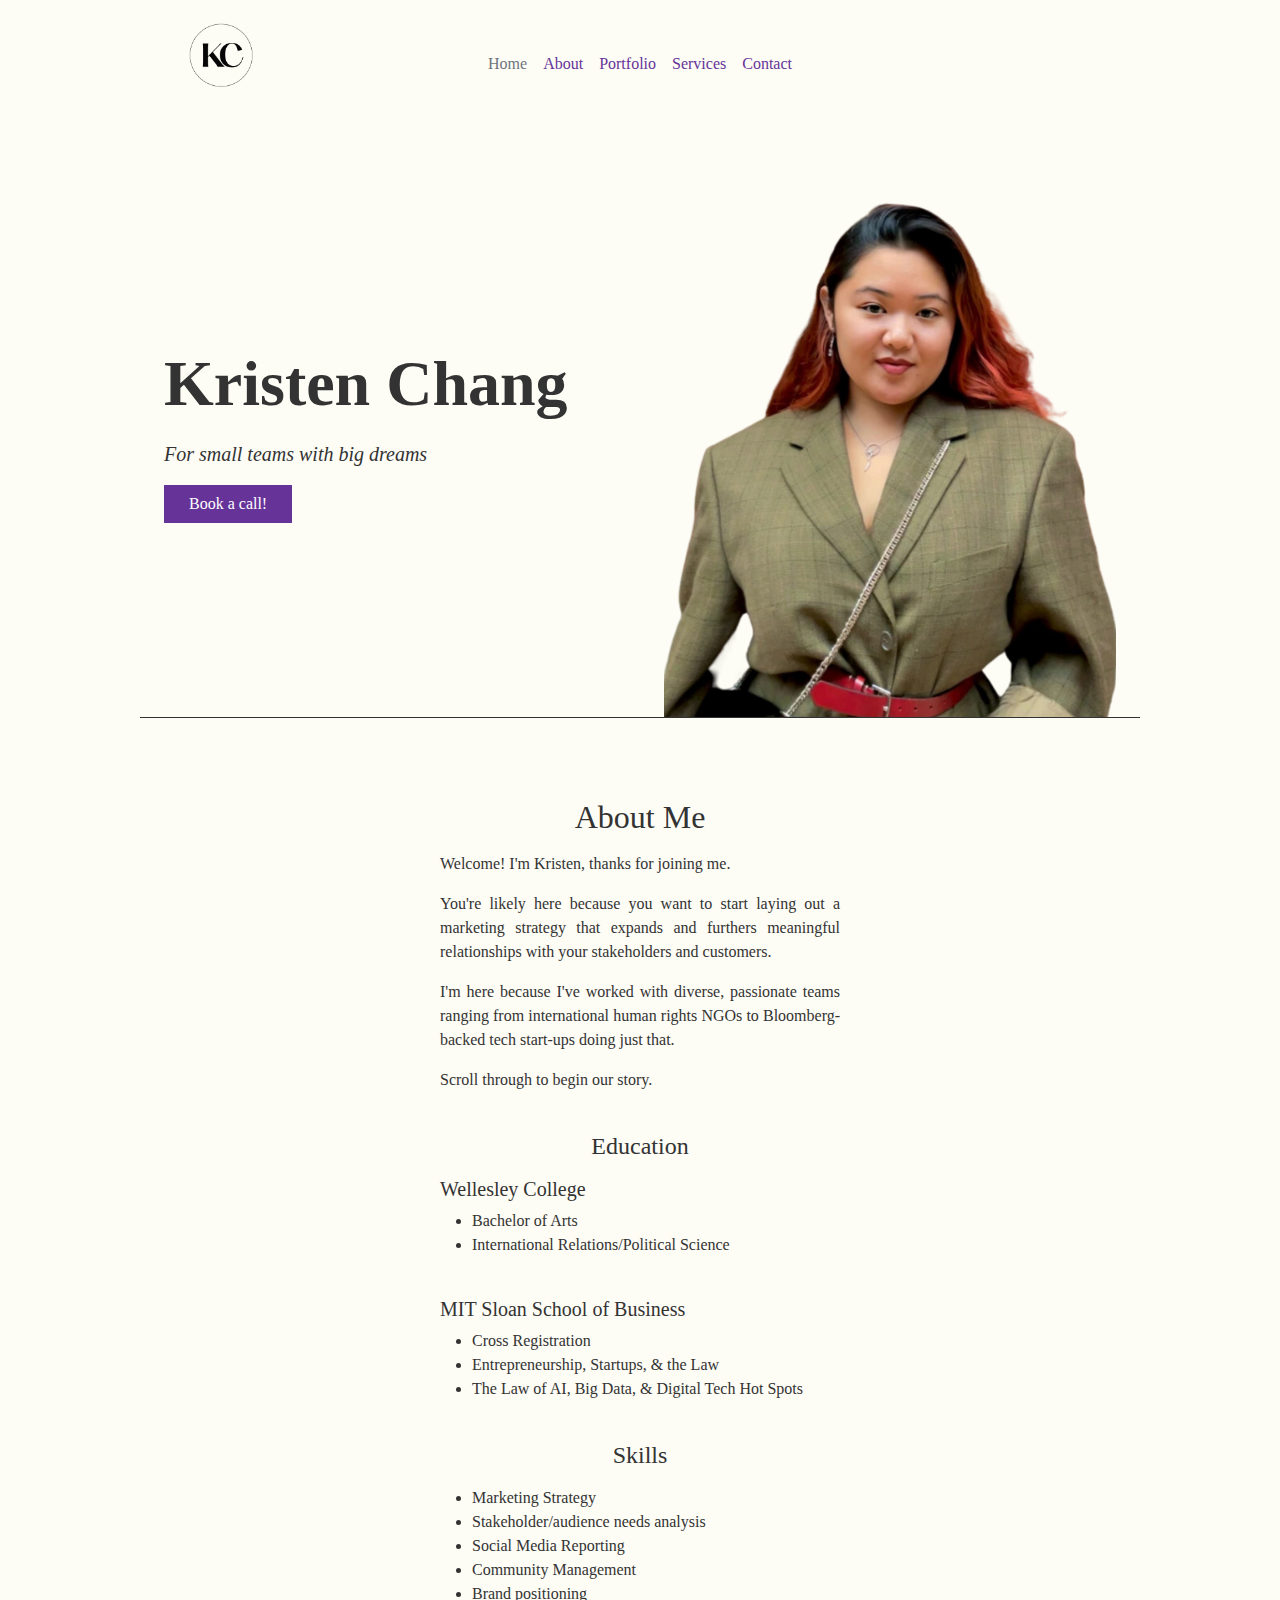
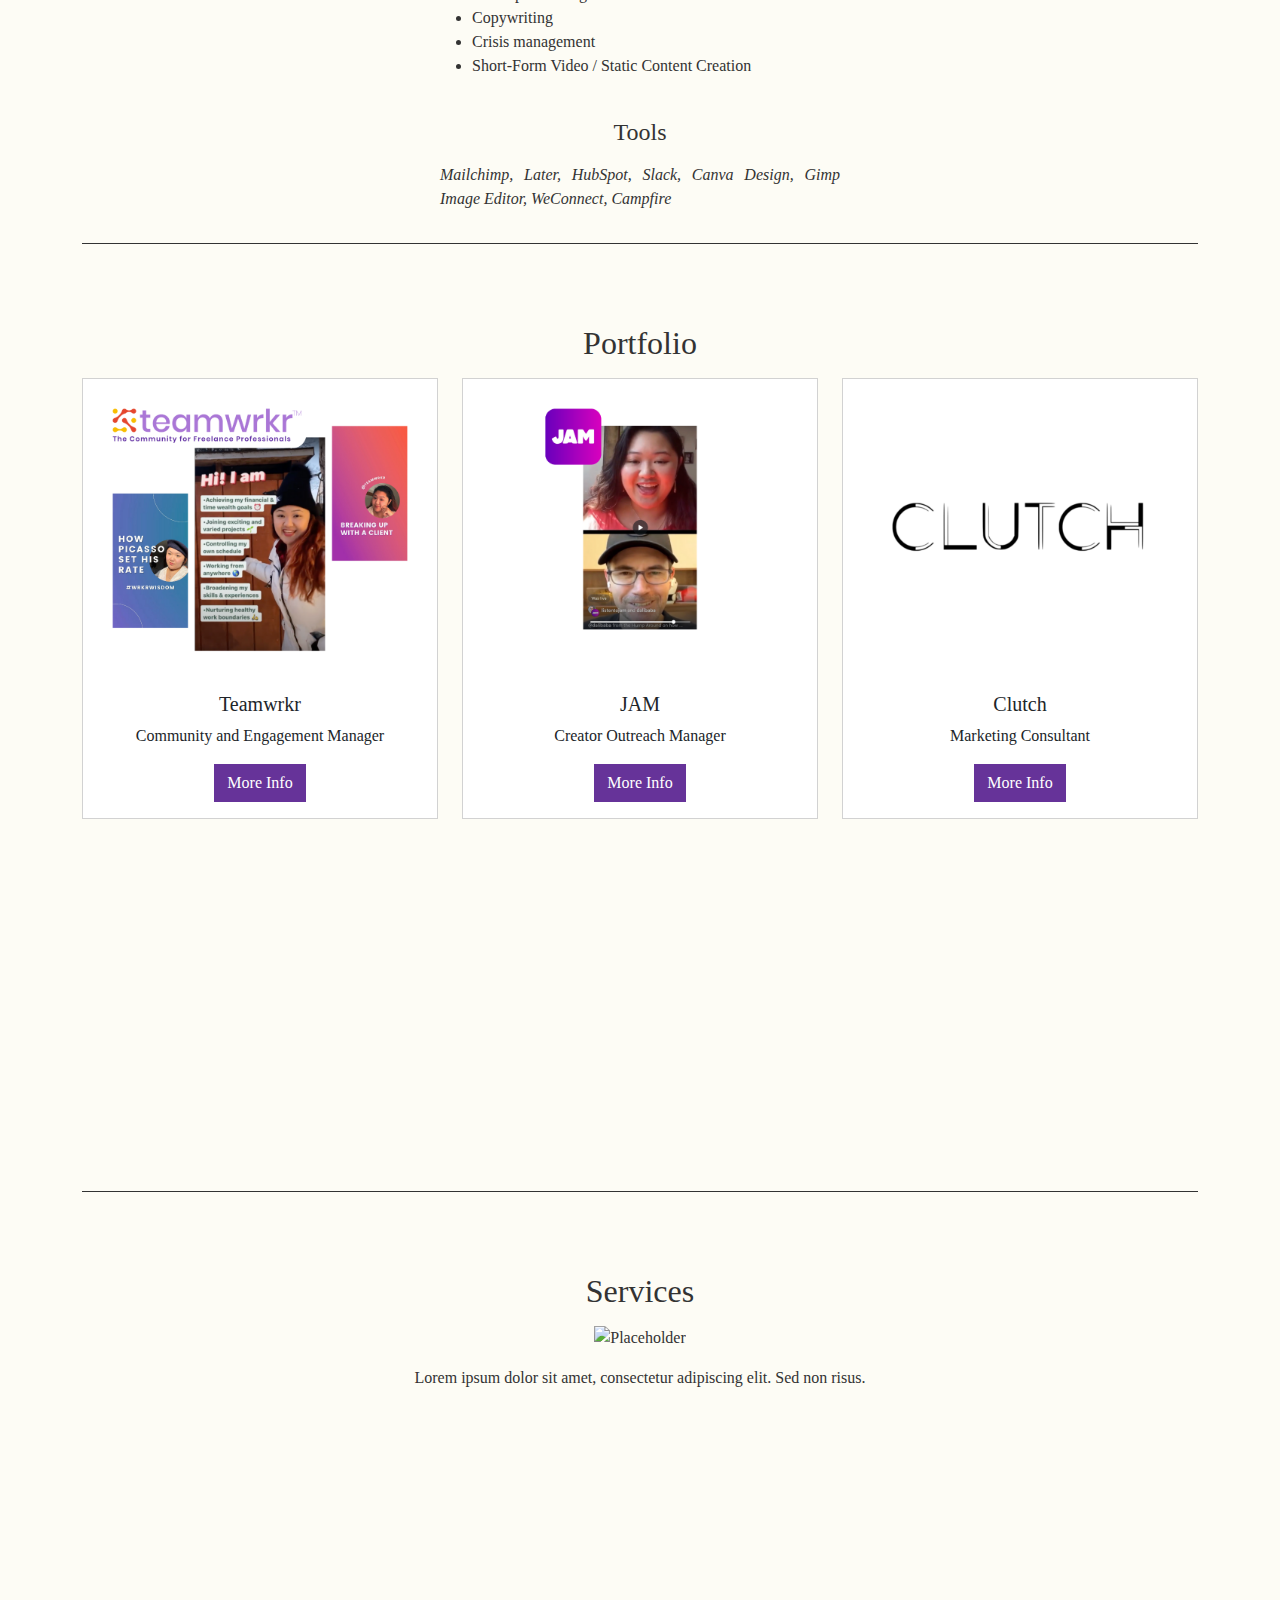
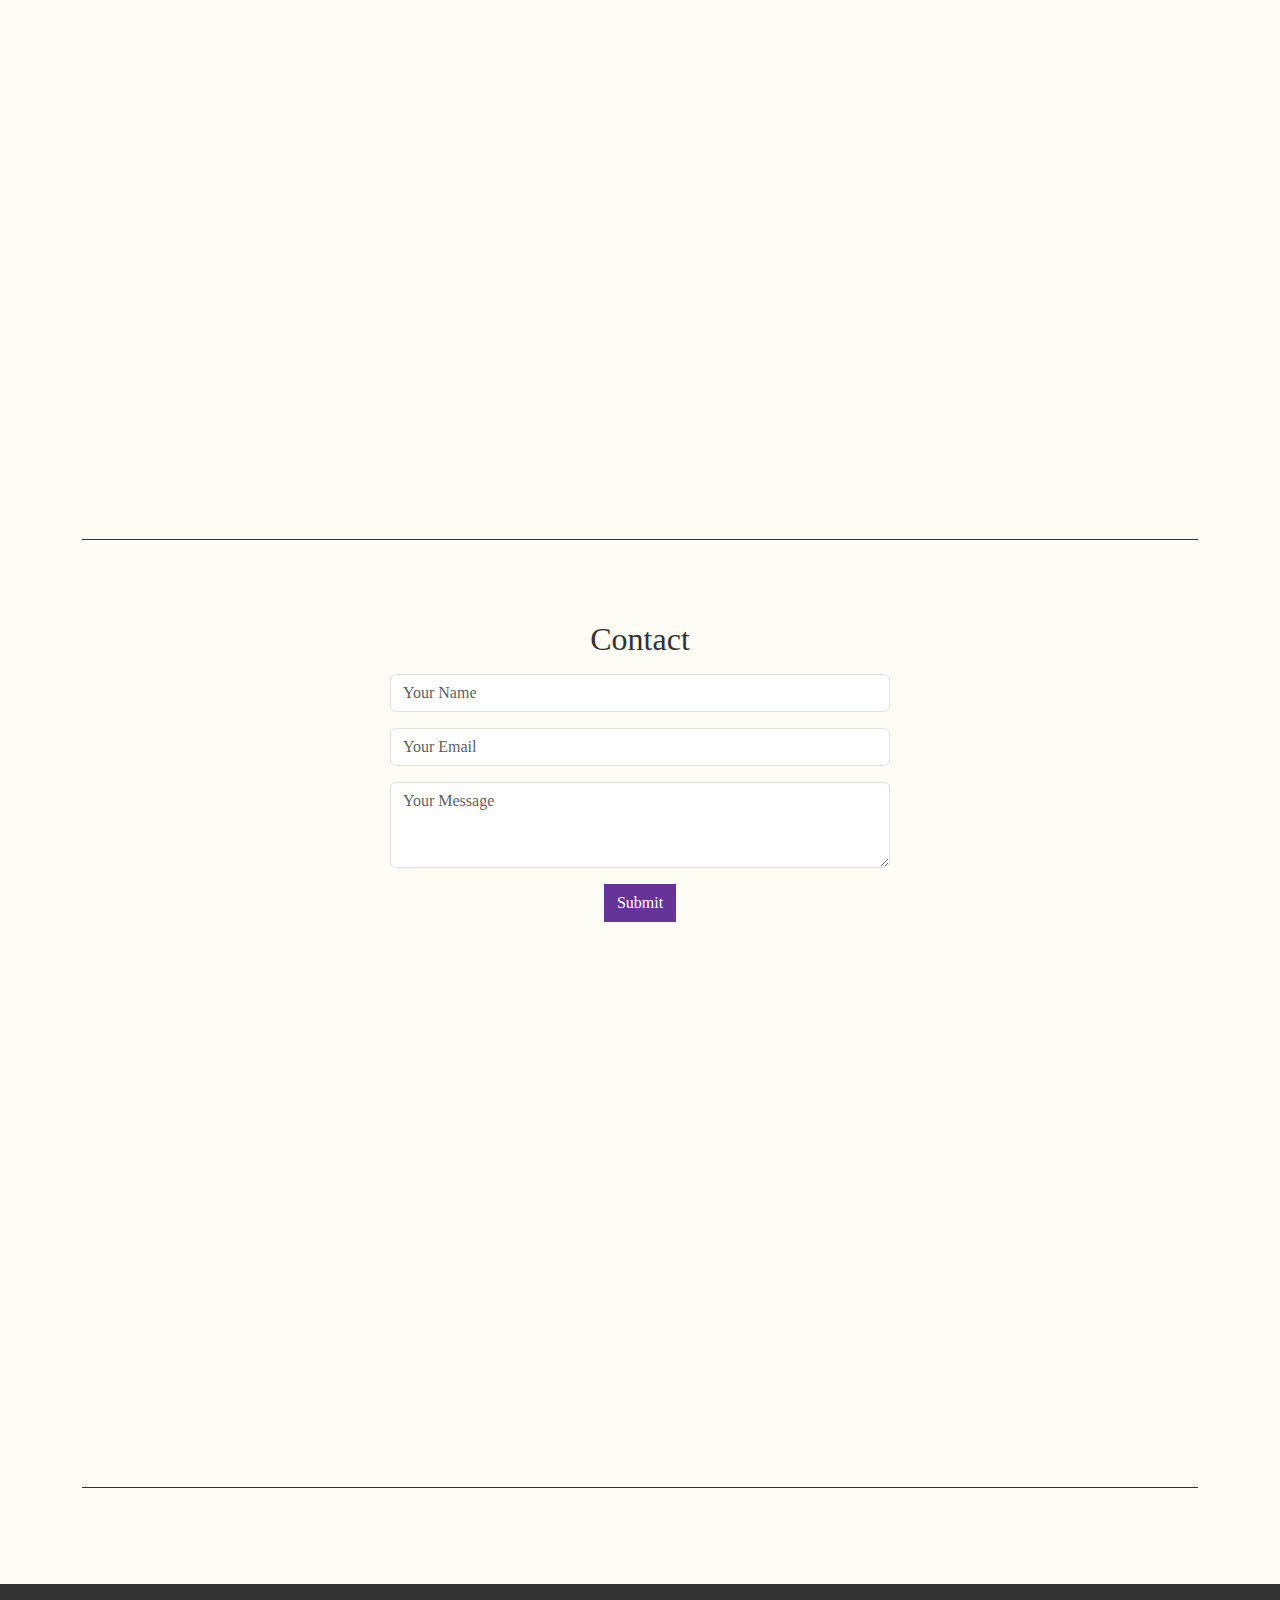
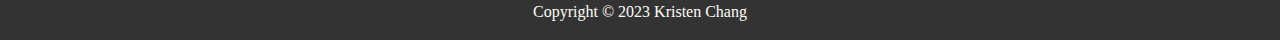
==== commit 70058561: "add rest of info and pics" ====
--- a/index.html
+++ b/index.html
@@ -31,8 +31,8 @@
 
             <ul class="nav col-12 col-md-auto mb-2 justify-content-center mb-md-0" id="navigation">
                 <li><a href="#" class="nav-link px-2 link-secondary">Home</a></li>
+                <li><a href="#about" class="nav-link px-2">About</a></li>
                 <li><a href="#portfolio" class="nav-link px-2">Portfolio</a></li>
-                <li><a href="#about" class="nav-link px-2">About</a></li>
                 <li><a href="#services" class="nav-link px-2">Services</a></li>
                 <li><a href="#contact" class="nav-link px-2">Contact</a></li>
             </ul>
@@ -42,11 +42,10 @@
         </header>
     </div>
 
-    <div class="container col-xxl-8 px-4 py-0">
+    <div class="container col-xxl-8 px-4 py-0 hero">
         <div class="row flex-lg-row-reverse align-items-center g-5 py-0">
             <div class="col-10 col-sm-8 col-lg-6">
-                <img src="static/img/kristen-outline.png"
-                    class="d-block mx-lg-auto img-fluid" alt="" loading="lazy">
+                <img src="static/img/kristen-outline.png" class="d-block mx-lg-auto img-fluid" alt="" loading="lazy">
             </div>
             <div class="col-lg-6">
                 <div class="lc-block mb-3">
@@ -73,6 +72,87 @@
     </div>
 
     <main class="container py-5">
+
+        <section id="about" class="mb-5 text-center">
+            <h2 class="mb-3">About Me</h2>
+            <!-- <img src="placeholder.jpg" alt="Placeholder" class="img-fluid mb-3"> -->
+            <div class="about-text">
+                <p>Welcome! I'm Kristen, thanks for joining me.</p>
+                <p>You're likely here because you want to start laying out a marketing strategy that expands and furthers
+                    meaningful relationships with your stakeholders and customers.</p>
+                <p>I'm here because I've worked with diverse, passionate teams ranging from international human rights NGOs
+                    to Bloomberg-backed tech start-ups doing just that.</p>
+                <p>Scroll through to begin our story.</p>
+            </div>
+            <br>
+            <h4 class="mb-3">Education</h4>
+            <div class="about-text">
+                <h5>Wellesley College</h5>
+                <ul>
+                    <li>
+                        Bachelor of Arts
+                    </li>
+                    <li>
+                        International Relations/Political Science
+                    </li>
+                </ul>
+                <br>
+                <h5>MIT Sloan School of Business</h5>
+                <ul>
+                    <li>
+                        Cross Registration
+                    </li>
+                    <li>
+                        Entrepreneurship, Startups, & the Law
+                    </li>
+                    <li>
+                        The Law of AI, Big Data, & Digital Tech Hot Spots
+                    </li>
+                </ul>
+            </div>
+            <br>
+            <h4 class="mb-3">Skills</h4>
+            <div class="about-text">
+                <ul>
+                    <li>
+                        Marketing Strategy
+                    </li>
+                    <li>
+                        Stakeholder/audience needs analysis
+                    </li>
+                    <li>
+                        Social Media Reporting
+                    </li>
+                    <li>
+                        Community Management
+                    </li>
+                    <li>
+                        Brand positioning 
+                    </li>
+                    <li>
+                        Copywriting
+                    </li>
+                    <li>
+                        Crisis management
+                    </li>
+                    <li>
+                        Short-Form Video / Static Content Creation
+                    </li>
+                </ul>
+            </div>
+            <br>
+            <h4 class="mb-3">Tools</h4>
+            <div class="about-text">
+                <i>
+                    Mailchimp, Later, HubSpot, Slack, Canva Design, Gimp Image Editor,  WeConnect, Campfire
+                </i>
+                <!-- <ul>
+                    <li>
+                    </li>
+                </ul> -->
+            </div>
+        </section>
+
         <section id="portfolio" class="mb-5 text-center">
             <h2 class="mb-3">Portfolio</h2>
             <div class="row">
@@ -103,10 +183,13 @@
                                 <img src="static/img/teamwrkr.png" alt="teamwrkr" class="img-fluid mb-3">
                                 <ul>
                                     <li>
-                                        Design engagement strategy to motivate members to share opportunities, catalyze 30+ member-led workshops annually, host bi-weekly networking sessions, maintain ~23% weekly engagement rate across 19 time zones
-                                    </li>
-                                    <li>
-                                        Write weekly wrap-up, edit newsletter, and source materials and opportunities to achieve 33% open rate 
+                                        Design engagement strategy to motivate members to share opportunities, catalyze
+                                        30+ member-led workshops annually, host bi-weekly networking sessions, maintain
+                                        ~23% weekly engagement rate across 19 time zones
+                                    </li>
+                                    <li>
+                                        Write weekly wrap-up, edit newsletter, and source materials and opportunities to
+                                        achieve 33% open rate
                                     </li>
                                     <li>
                                         Lead increase of Instagram audience by 444% in 6 months
@@ -127,10 +210,10 @@
                 <!-- Card 2 -->
                 <div class="col-lg-4 mb-4">
                     <div class="card">
-                        <img src="placeholder.jpg" alt="Placeholder" class="card-img-top">
+                        <img src="static/img/jam-collage.png" alt="JAM" class="card-img-top">
                         <div class="card-body">
-                            <h5 class="card-title">Project 2</h5>
-                            <p class="card-text">Short description for Project 2.</p>
+                            <h5 class="card-title">JAM</h5>
+                            <p class="card-text">Creator Outreach Manager</p>
                             <button type="button" class="btn btn-primary" data-toggle="modal" data-target="#modal2">More
                                 Info</button>
                         </div>
@@ -142,14 +225,27 @@
                     <div class="modal-dialog modal-dialog-centered">
                         <div class="modal-content">
                             <div class="modal-header">
-                                <h5 class="modal-title" id="modal1Label">Project 2</h5>
+                                <h5 class="modal-title" id="modal1Label">JAM: Just A Minute Audio</h5>
                                 <button type="button" class="close" data-dismiss="modal" aria-label="Close">
                                     <span aria-hidden="true">&times;</span>
                                 </button>
                             </div>
                             <div class="modal-body">
-                                <img src="placeholder.jpg" alt="Placeholder" class="img-fluid mb-3">
-                                Detailed information about Project 2.
+                                <img src="static/img/jam-collage.png" alt="JAM" class="img-fluid mb-3">
+                                <ul>
+                                    <li>
+                                        Implemented and tailored WeConnect outreach campaigns to expand weekly top of funnel outreach by 288%, reached 700+ leads in two weeks under budget.
+                                    </li>
+                                    <li>
+                                        Sourced, nurtured, and onboarded compatible creators with as many as 300k+ followers through organic outreach and personal sales calls.
+                                    </li>
+                                    <li>
+                                        Wrote on-brand messaging copy aligned with app's constant development, constantly monitored and edited for impact and efficiency.
+                                    </li>
+                                    <li>
+                                        Hosted weekly IG live info sessions with guests to further outreach efforts.
+                                    </li>
+                                </ul>
                             </div>
                         </div>
                     </div>
@@ -158,10 +254,10 @@
                 <!-- Card 3 -->
                 <div class="col-lg-4 mb-4">
                     <div class="card">
-                        <img src="placeholder.jpg" alt="Placeholder" class="card-img-top">
+                        <img src="static/img/clutch-logo.png" alt="Clutch" class="card-img-top">
                         <div class="card-body">
-                            <h5 class="card-title">Project 3</h5>
-                            <p class="card-text">Short description for Project 3.</p>
+                            <h5 class="card-title">Clutch</h5>
+                            <p class="card-text">Marketing Consultant</p>
                             <button type="button" class="btn btn-primary" data-toggle="modal" data-target="#modal3">More
                                 Info</button>
                         </div>
@@ -173,27 +269,34 @@
                     <div class="modal-dialog modal-dialog-centered">
                         <div class="modal-content">
                             <div class="modal-header">
-                                <h5 class="modal-title" id="modal3Label">Project 3</h5>
+                                <h5 class="modal-title" id="modal3Label">Clutch: Fashion and Commerce App</h5>
                                 <button type="button" class="close" data-dismiss="modal" aria-label="Close">
                                     <span aria-hidden="true">&times;</span>
                                 </button>
                             </div>
                             <div class="modal-body">
-                                <img src="placeholder.jpg" alt="Placeholder" class="img-fluid mb-3">
-                                Detailed information about Project 3.
-                            </div>
-                        </div>
-                    </div>
-                </div>
-
-            </div>
-
-        </section>
-
-        <section id="about" class="mb-5 text-center">
-            <h2 class="mb-3">About</h2>
-            <img src="placeholder.jpg" alt="Placeholder" class="img-fluid mb-3">
-            <p>Lorem ipsum dolor sit amet, consectetur adipiscing elit. Sed non risus.</p>
+                                <img src="static/img/clutch-logo.png" alt="Clutch" class="img-fluid mb-3">
+                                <ul>
+                                    <li>
+                                        Analyzed and outlined short-term and medium-term start-up branding needs for first-time founders.
+                                    </li>
+                                    <li>
+                                        Constructed and organized internal communication processes to instantly capture trending fashion market and coordinate with editorial team and social media team.
+                                    </li>
+                                    <li>
+                                        Discussed marketing and operational needs for different partnership arrangements with major TV networks.
+                                    </li>
+                                    <li>
+                                        Created and outlined initial social content and copy.
+                                    </li>
+                                </ul>
+                            </div>
+                        </div>
+                    </div>
+                </div>
+
+            </div>
+
         </section>
 
         <section id="services" class="mb-5 text-center">
@@ -213,7 +316,8 @@
                     <input type="email" class="form-control" name="email" placeholder="Your Email" required>
                 </div>
                 <div class="form-group mt-3">
-                    <textarea class="form-control" name="message" rows="3" placeholder="Your Message" required></textarea>
+                    <textarea class="form-control" name="message" rows="3" placeholder="Your Message"
+                        required></textarea>
                 </div>
                 <button type="submit" class="btn btn-primary mt-3">Submit</button>
             </form>
@@ -232,41 +336,41 @@
     <a href="#" class="back-to-top">
         <i class="fas fa-arrow-up"></i>
     </a>
-      
+
 
     <!-- Bootstrap JS -->
     <script src="https://stackpath.bootstrapcdn.com/bootstrap/5.0.0-alpha1/js/bootstrap.bundle.min.js"></script>
 
     <script src="https://ajax.googleapis.com/ajax/libs/jquery/3.5.1/jquery.min.js"></script>
     <script>
-    $(document).ready(function(){
-        $('#navigation a').on('click', function(event) {
-            if (this.hash !== "") {
-                event.preventDefault();
-
-                var hash = this.hash;
-
-                $('html, body').animate({
-                    scrollTop: $(hash).offset().top
-                }, 800, function(){
-                    window.location.hash = hash;
-                });
+        $(document).ready(function () {
+            $('#navigation a').on('click', function (event) {
+                if (this.hash !== "") {
+                    event.preventDefault();
+
+                    var hash = this.hash;
+
+                    $('html, body').animate({
+                        scrollTop: $(hash).offset().top
+                    }, 800, function () {
+                        window.location.hash = hash;
+                    });
+                }
+            });
+        });
+
+        $('.back-to-top').on('click', function (e) {
+            e.preventDefault();
+            $('html, body').animate({ scrollTop: 0 }, '300');
+        });
+
+        $(window).scroll(function () {
+            if ($(this).scrollTop() > 200) {
+                $('.back-to-top').fadeIn();
+            } else {
+                $('.back-to-top').fadeOut();
             }
         });
-    });
-
-    $('.back-to-top').on('click', function(e) {
-        e.preventDefault();
-        $('html, body').animate({scrollTop:0}, '300');
-    });
-
-    $(window).scroll(function() {
-        if ($(this).scrollTop() > 200) {
-            $('.back-to-top').fadeIn();
-        } else {
-            $('.back-to-top').fadeOut();
-        }
-    });
     </script>
 
 
--- a/static/styles.css
+++ b/static/styles.css
@@ -137,3 +137,13 @@
     max-width: 500px;  /* Adjust as needed */
 }
 
+.about-text {
+    max-width: 400px; /* you can set the maximum width as per your need */
+    margin: 0 auto; /* this will center the div */
+    text-align: justify;
+}
+
+.hero {
+    max-width: 1000px;
+    border-bottom: 1px solid #333;
+}